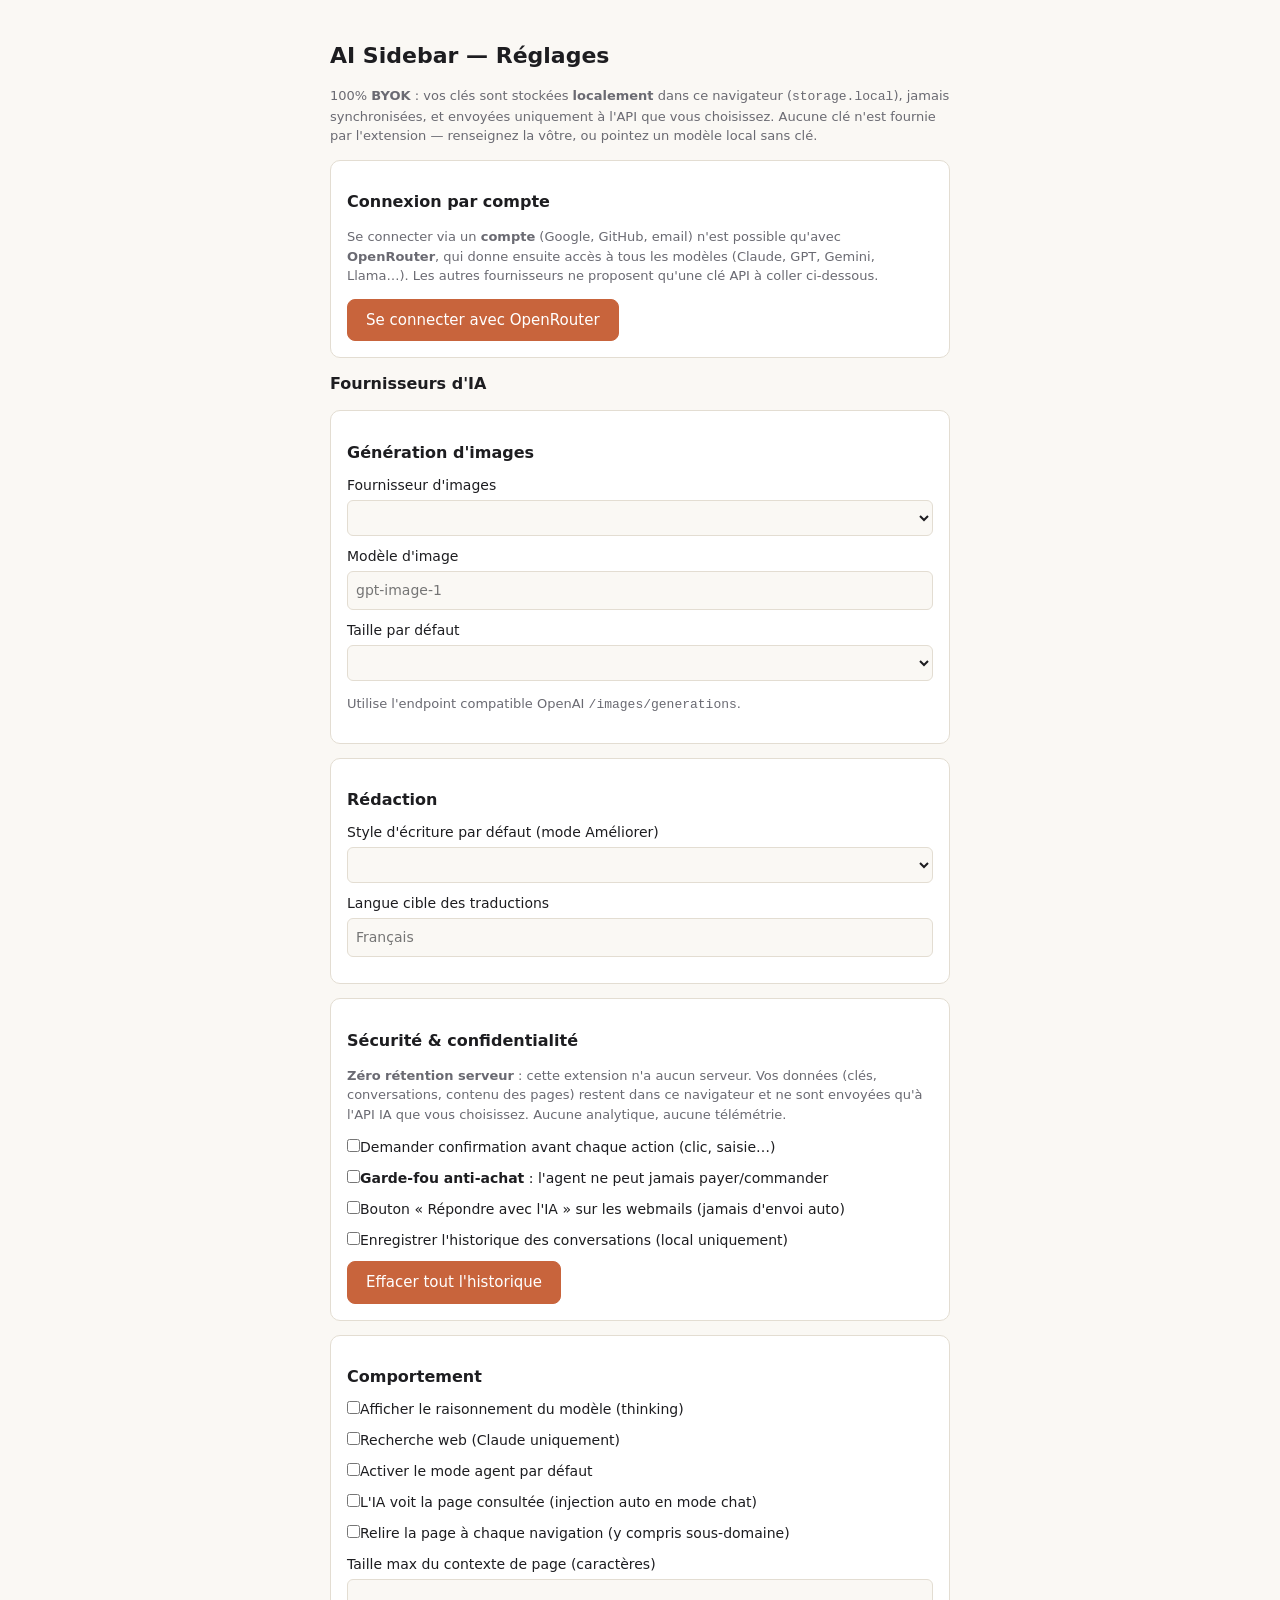
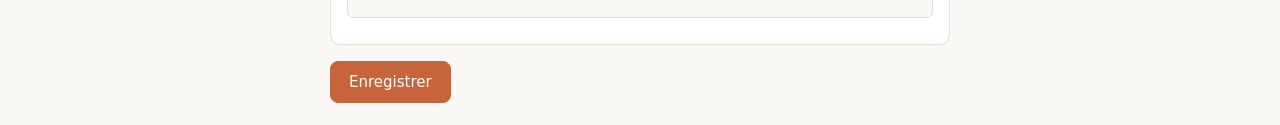
==== src/options/options.html @ af8bae28 "v1.3 : support Chromium (cross-browser) — side_panel + service worker + polyfill L'extension tourne " ====
<!DOCTYPE html>
<html lang="fr">
  <head>
    <meta charset="utf-8" />
    <meta name="viewport" content="width=device-width, initial-scale=1" />
    <link rel="stylesheet" href="options.css" />
    <title>AI Sidebar — Réglages</title>
  </head>
  <body>
    <main>
      <h1>AI Sidebar — Réglages</h1>
      <p class="muted">
        100% <b>BYOK</b> : vos clés sont stockées <b>localement</b> dans ce
        navigateur (<code>storage.local</code>), jamais synchronisées, et envoyées
        uniquement à l'API que vous choisissez. Aucune clé n'est fournie par
        l'extension — renseignez la vôtre, ou pointez un modèle local sans clé.
      </p>

      <section>
        <h2>Connexion par compte</h2>
        <p class="muted">
          Se connecter via un <b>compte</b> (Google, GitHub, email) n'est possible
          qu'avec <b>OpenRouter</b>, qui donne ensuite accès à tous les modèles
          (Claude, GPT, Gemini, Llama…). Les autres fournisseurs ne proposent qu'une
          clé API à coller ci-dessous.
        </p>
        <button id="connectBtn" class="grad">Se connecter avec OpenRouter</button>
        <span id="connectStatus" class="muted"></span>
      </section>

      <h2>Fournisseurs d'IA</h2>
      <div id="providers"></div>

      <section>
        <h2>Génération d'images</h2>
        <label>Fournisseur d'images
          <select id="imageProvider"></select>
        </label>
        <label>Modèle d'image
          <input type="text" id="imageModel" placeholder="gpt-image-1" />
        </label>
        <label>Taille par défaut
          <select id="imageSize"></select>
        </label>
        <p class="muted">Utilise l'endpoint compatible OpenAI <code>/images/generations</code>.</p>
      </section>

      <section>
        <h2>Rédaction</h2>
        <label>Style d'écriture par défaut (mode Améliorer)
          <select id="improvePreset"></select>
        </label>
        <label>Langue cible des traductions
          <input type="text" id="targetLang" placeholder="Français" />
        </label>
      </section>

      <section>
        <h2>Sécurité &amp; confidentialité</h2>
        <p class="muted">
          <b>Zéro rétention serveur</b> : cette extension n'a aucun serveur. Vos données
          (clés, conversations, contenu des pages) restent dans ce navigateur et ne sont
          envoyées qu'à l'API IA que vous choisissez. Aucune analytique, aucune télémétrie.
        </p>
        <label class="switch"><input type="checkbox" id="confirmActions" /><span class="track"></span><span class="lbl">Demander confirmation avant chaque action (clic, saisie…)</span></label>
        <label class="switch"><input type="checkbox" id="blockPayments" /><span class="track"></span><span class="lbl"><b>Garde-fou anti-achat</b> : l'agent ne peut jamais payer/commander</span></label>
        <label class="switch"><input type="checkbox" id="webmailAssist" /><span class="track"></span><span class="lbl">Bouton « Répondre avec l'IA » sur les webmails (jamais d'envoi auto)</span></label>
        <label class="switch"><input type="checkbox" id="saveHistory" /><span class="track"></span><span class="lbl">Enregistrer l'historique des conversations (local uniquement)</span></label>
        <button id="clearHistoryBtn" class="ghost">Effacer tout l'historique</button>
      </section>

      <section>
        <h2>Comportement</h2>
        <label class="switch"><input type="checkbox" id="thinking" /><span class="track"></span><span class="lbl">Afficher le raisonnement du modèle (thinking)</span></label>
        <label class="switch"><input type="checkbox" id="webSearch" /><span class="track"></span><span class="lbl">Recherche web (Claude uniquement)</span></label>
        <label class="switch"><input type="checkbox" id="agentMode" /><span class="track"></span><span class="lbl">Activer le mode agent par défaut</span></label>
        <label class="switch"><input type="checkbox" id="includePageContext" /><span class="track"></span><span class="lbl">L'IA voit la page consultée (injection auto en mode chat)</span></label>
        <label class="switch"><input type="checkbox" id="autoReadPage" /><span class="track"></span><span class="lbl">Relire la page à chaque navigation (y compris sous-domaine)</span></label>
        <label>Taille max du contexte de page (caractères)
          <input type="number" id="maxPageChars" min="1000" max="100000" step="1000" />
        </label>
      </section>

      <div class="actions">
        <button id="save" class="grad">Enregistrer</button>
        <span id="status" class="muted"></span>
      </div>
    </main>
    <script src="../../vendor/browser-polyfill.min.js"></script>
    <script type="module" src="options.js"></script>
  </body>
</html>
---- src/options/options.css ----
:root {
  --bg: #faf8f4; --panel: #fff; --border: #e3ddd2; --text: #1d1d20;
  --muted: #6a6a72; --accent: #c8643c;
}
@media (prefers-color-scheme: dark) {
  :root { --bg: #1e1e22; --panel: #2a2a30; --border: #3a3a42; --text: #e8e8ea; --muted: #9a9aa2; }
}
* { box-sizing: border-box; }
body { font: 15px/1.5 system-ui, sans-serif; background: var(--bg); color: var(--text); margin: 0; padding: 24px; }
main { max-width: 620px; margin: 0 auto; }
h1 { font-size: 22px; }
h2 { font-size: 16px; margin-bottom: 8px; }
section { background: var(--panel); border: 1px solid var(--border); border-radius: 10px; padding: 16px; margin: 14px 0; }
label { display: block; margin: 10px 0; font-size: 14px; }
label.check { display: flex; align-items: center; gap: 8px; }
label.check input { accent-color: var(--accent); }
h3 { font-size: 14px; margin: 0 0 6px; }
input[type=password], input[type=number], input[type=text], select {
  width: 100%; margin-top: 4px; padding: 8px; font: inherit;
  background: var(--bg); color: var(--text); border: 1px solid var(--border); border-radius: 6px;
}
input[type=checkbox] { width: auto; margin: 0; }
.muted { color: var(--muted); font-size: 13px; }
.muted a { color: var(--accent); }
.actions { display: flex; align-items: center; gap: 12px; margin-top: 16px; }
button { font: inherit; padding: 9px 18px; border-radius: 8px; border: 1px solid var(--accent); background: var(--accent); color: #fff; cursor: pointer; }
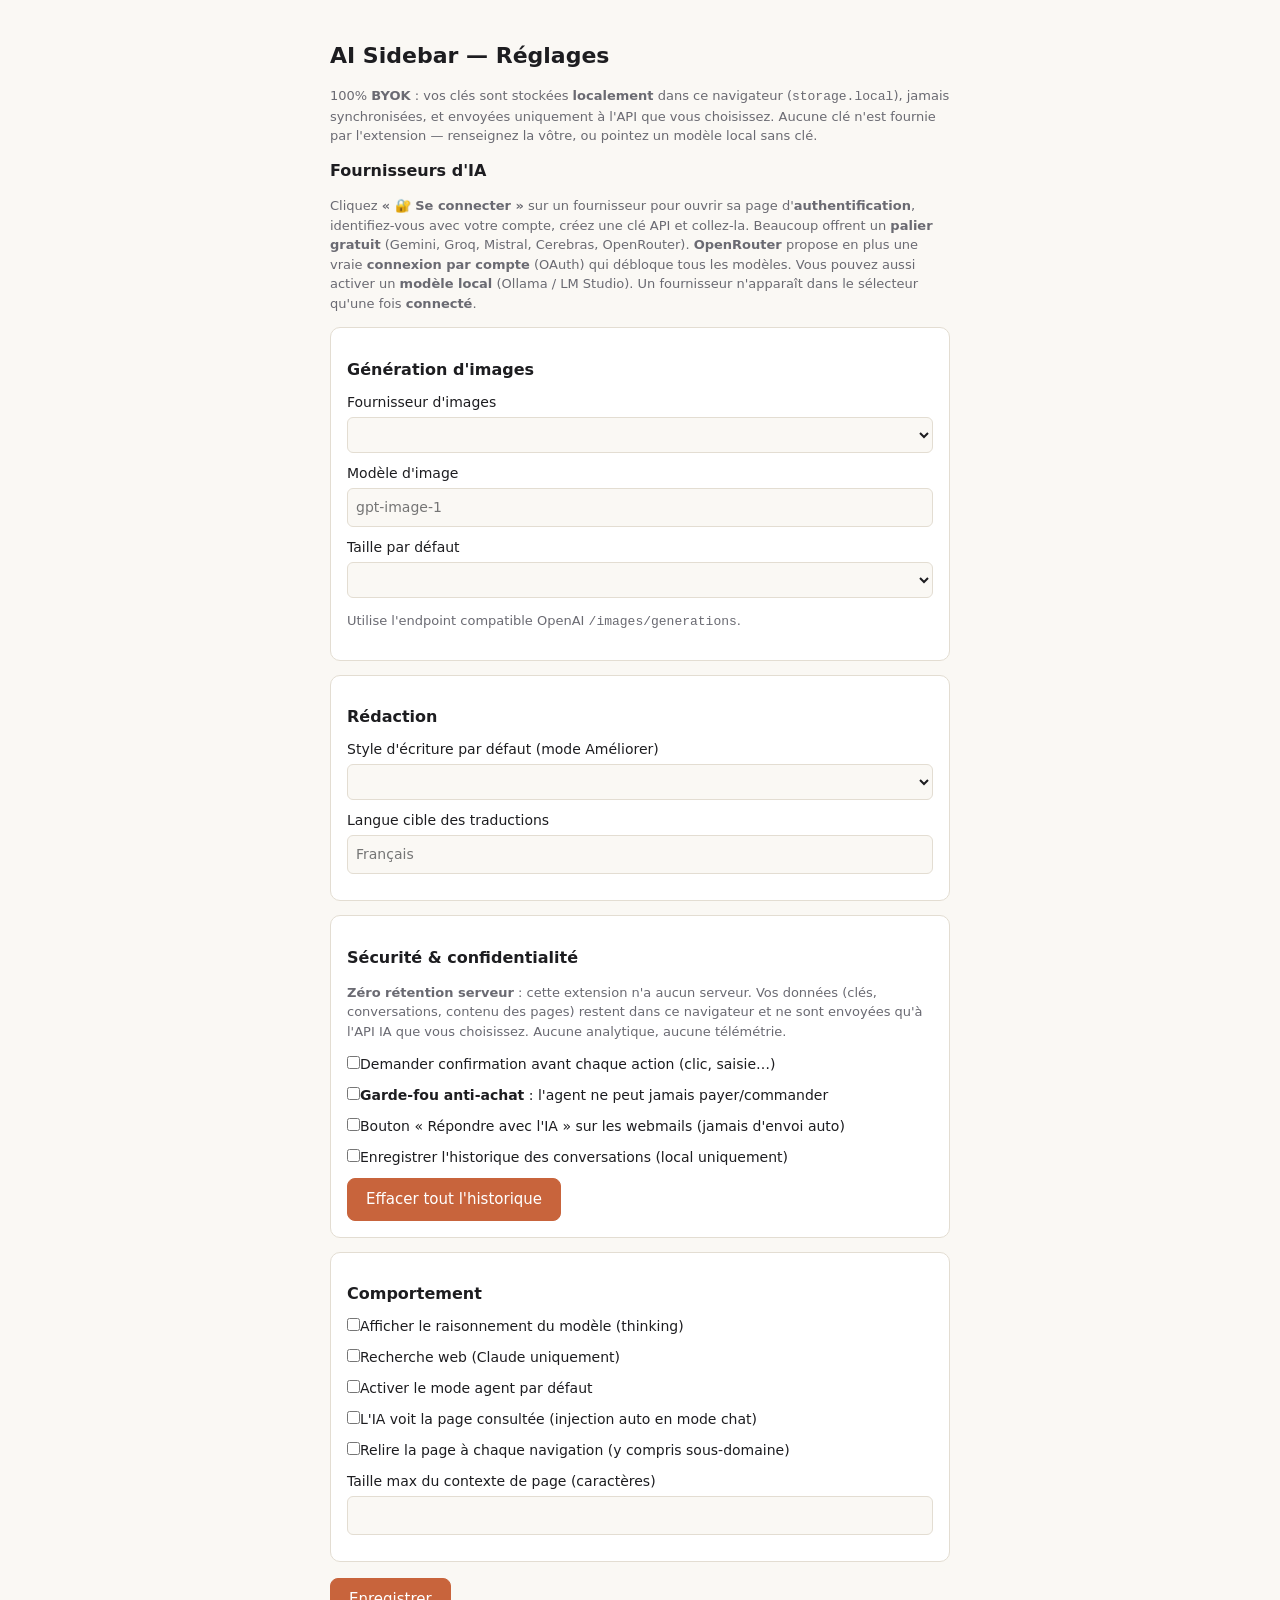
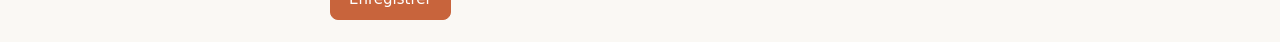
==== commit 427c4699: "v1.4.4 : connexion = page d'authentification, section Connexion rapide retirée, dernier modèle mémor" ====
--- a/src/options/options.html
+++ b/src/options/options.html
@@ -16,19 +16,16 @@
         l'extension — renseignez la vôtre, ou pointez un modèle local sans clé.
       </p>
 
-      <section>
-        <h2>Connexion par compte</h2>
-        <p class="muted">
-          Se connecter via un <b>compte</b> (Google, GitHub, email) n'est possible
-          qu'avec <b>OpenRouter</b>, qui donne ensuite accès à tous les modèles
-          (Claude, GPT, Gemini, Llama…). Les autres fournisseurs ne proposent qu'une
-          clé API à coller ci-dessous.
-        </p>
-        <button id="connectBtn" class="grad">Se connecter avec OpenRouter</button>
-        <span id="connectStatus" class="muted"></span>
-      </section>
-
       <h2>Fournisseurs d'IA</h2>
+      <p class="muted">
+        Cliquez <b>« 🔐 Se connecter »</b> sur un fournisseur pour ouvrir sa page
+        d'<b>authentification</b>, identifiez-vous avec votre compte, créez une clé
+        API et collez-la. Beaucoup offrent un <b>palier gratuit</b> (Gemini, Groq,
+        Mistral, Cerebras, OpenRouter). <b>OpenRouter</b> propose en plus une vraie
+        <b>connexion par compte</b> (OAuth) qui débloque tous les modèles. Vous pouvez
+        aussi activer un <b>modèle local</b> (Ollama / LM Studio). Un fournisseur
+        n'apparaît dans le sélecteur qu'une fois <b>connecté</b>.
+      </p>
       <div id="providers"></div>
 
       <section>
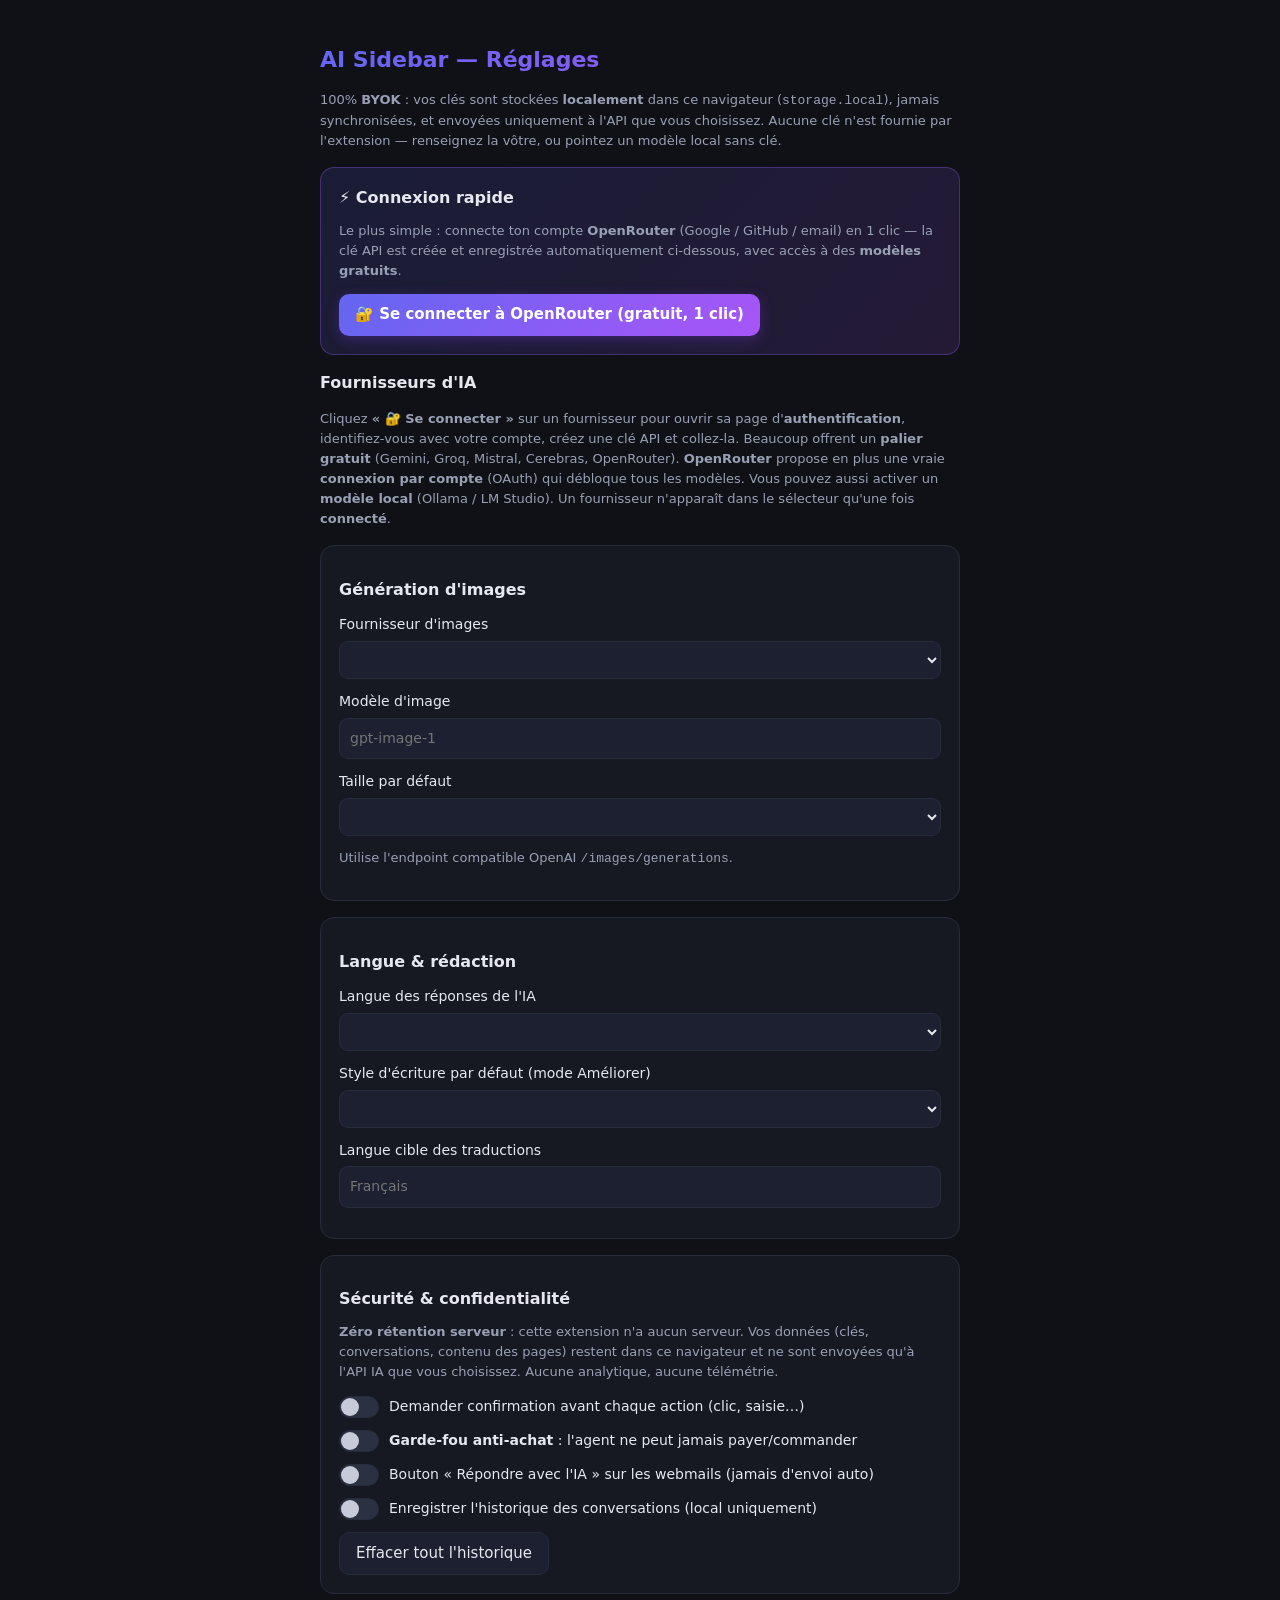
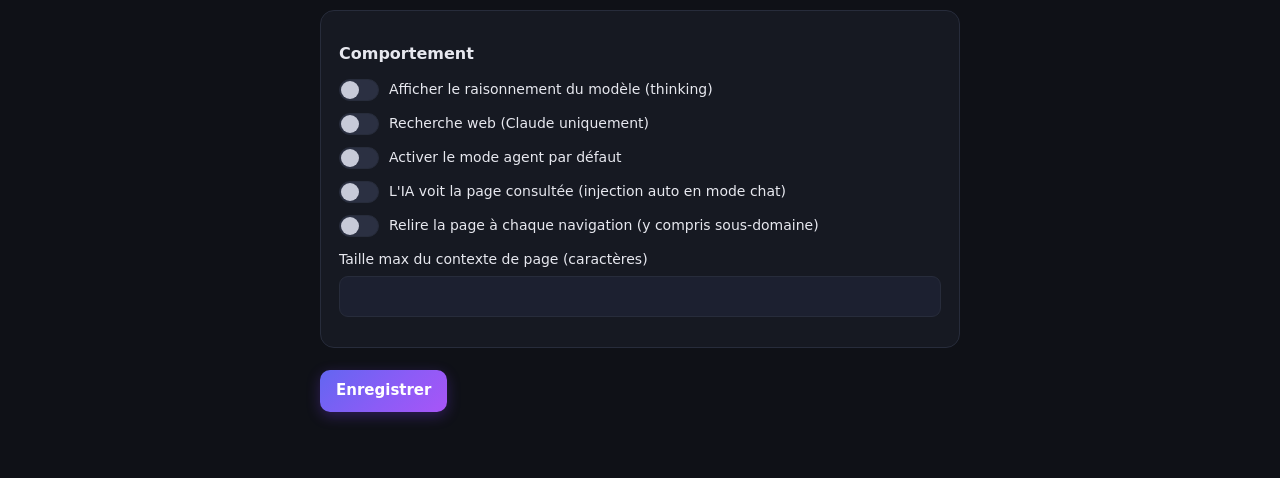
==== commit cf887cbb: "v1.9.1: real OpenClaude terminal, restored OpenRouter quick-connect, key-storage fix, transparent sp" ====
--- a/src/options/options.html
+++ b/src/options/options.html
@@ -15,6 +15,17 @@
         uniquement à l'API que vous choisissez. Aucune clé n'est fournie par
         l'extension — renseignez la vôtre, ou pointez un modèle local sans clé.
       </p>
+
+      <section class="quickconnect">
+        <h2 style="margin-top:0">⚡ Connexion rapide</h2>
+        <p class="muted">
+          Le plus simple : connecte ton compte <b>OpenRouter</b> (Google / GitHub / email)
+          en 1 clic — la clé API est créée et enregistrée automatiquement ci-dessous,
+          avec accès à des <b>modèles gratuits</b>.
+        </p>
+        <button id="quickConnect" class="grad">🔐 Se connecter à OpenRouter (gratuit, 1 clic)</button>
+        <span id="quickStatus" class="muted"></span>
+      </section>
 
       <h2>Fournisseurs d'IA</h2>
       <p class="muted">
@@ -43,7 +54,10 @@
       </section>
 
       <section>
-        <h2>Rédaction</h2>
+        <h2>Langue &amp; rédaction</h2>
+        <label>Langue des réponses de l'IA
+          <select id="responseLang"></select>
+        </label>
         <label>Style d'écriture par défaut (mode Améliorer)
           <select id="improvePreset"></select>
         </label>
--- a/src/options/options.css
+++ b/src/options/options.css
@@ -1,26 +1,85 @@
 :root {
-  --bg: #faf8f4; --panel: #fff; --border: #e3ddd2; --text: #1d1d20;
-  --muted: #6a6a72; --accent: #c8643c;
-}
-@media (prefers-color-scheme: dark) {
-  :root { --bg: #1e1e22; --panel: #2a2a30; --border: #3a3a42; --text: #e8e8ea; --muted: #9a9aa2; }
+  --bg: #0f1117;
+  --panel: #161922;
+  --panel-2: #1c2030;
+  --border: #272c3b;
+  --text: #e7e8ef;
+  --muted: #9aa0b4;
+  --accent: #8b5cf6;
+  --grad: linear-gradient(135deg, #6366f1 0%, #8b5cf6 55%, #a855f7 100%);
 }
 * { box-sizing: border-box; }
-body { font: 15px/1.5 system-ui, sans-serif; background: var(--bg); color: var(--text); margin: 0; padding: 24px; }
-main { max-width: 620px; margin: 0 auto; }
-h1 { font-size: 22px; }
-h2 { font-size: 16px; margin-bottom: 8px; }
-section { background: var(--panel); border: 1px solid var(--border); border-radius: 10px; padding: 16px; margin: 14px 0; }
-label { display: block; margin: 10px 0; font-size: 14px; }
-label.check { display: flex; align-items: center; gap: 8px; }
-label.check input { accent-color: var(--accent); }
+body {
+  font: 15px/1.55 system-ui, sans-serif; background: var(--bg); color: var(--text);
+  margin: 0; padding: 28px 18px;
+}
+main { max-width: 640px; margin: 0 auto; }
+h1 {
+  font-size: 22px;
+  background: var(--grad); -webkit-background-clip: text; background-clip: text; -webkit-text-fill-color: transparent;
+}
+h2 { font-size: 16px; margin-bottom: 10px; }
 h3 { font-size: 14px; margin: 0 0 6px; }
+section { background: var(--panel); border: 1px solid var(--border); border-radius: 14px; padding: 18px; margin: 16px 0; }
+#providers section { background: var(--panel-2); }
+label { display: block; margin: 12px 0; font-size: 14px; }
 input[type=password], input[type=number], input[type=text], select {
-  width: 100%; margin-top: 4px; padding: 8px; font: inherit;
-  background: var(--bg); color: var(--text); border: 1px solid var(--border); border-radius: 6px;
+  width: 100%; margin-top: 5px; padding: 9px 10px; font: inherit;
+  background: var(--panel-2); color: var(--text); border: 1px solid var(--border); border-radius: 9px;
 }
-input[type=checkbox] { width: auto; margin: 0; }
+input:focus, select:focus { outline: none; border-color: var(--accent); }
 .muted { color: var(--muted); font-size: 13px; }
 .muted a { color: var(--accent); }
-.actions { display: flex; align-items: center; gap: 12px; margin-top: 16px; }
-button { font: inherit; padding: 9px 18px; border-radius: 8px; border: 1px solid var(--accent); background: var(--accent); color: #fff; cursor: pointer; }
+.actions { display: flex; align-items: center; gap: 12px; margin: 22px 0 40px; }
+
+/* Buttons */
+button { font: inherit; cursor: pointer; border-radius: 10px; padding: 9px 16px; border: 1px solid var(--border); }
+button.grad { background: var(--grad); color: #fff; border: 0; font-weight: 600; box-shadow: 0 4px 14px rgba(124, 58, 237, 0.3); }
+button.grad:hover { filter: brightness(1.08); }
+button.grad:disabled { opacity: 0.6; cursor: default; }
+button.ghost { background: var(--panel-2); color: var(--text); }
+button.ghost:hover { border-color: var(--accent); }
+
+/* Toggle switches (replace checkboxes) */
+.switch { display: flex; align-items: center; gap: 10px; cursor: pointer; }
+.switch input { position: absolute; opacity: 0; width: 0; height: 0; }
+.switch .track {
+  position: relative; flex: 0 0 auto; width: 40px; height: 22px; border-radius: 999px;
+  background: #2b3042; border: 1px solid var(--border); transition: 0.18s;
+}
+.switch .track::before {
+  content: ""; position: absolute; top: 1px; left: 1px; width: 18px; height: 18px;
+  border-radius: 50%; background: #c7cad8; transition: 0.18s;
+}
+.switch input:checked + .track { background: var(--grad); border-color: transparent; }
+.switch input:checked + .track::before { transform: translateX(18px); background: #fff; }
+.switch .lbl { font-size: 14px; }
+
+/* Provider cards */
+.provider-head { display: flex; align-items: center; gap: 8px; flex-wrap: wrap; margin-bottom: 6px; }
+.provider-head h3 { margin: 0; }
+.badge { font-size: 11px; padding: 2px 9px; border-radius: 999px; border: 1px solid var(--border); white-space: nowrap; }
+.badge.ok { color: #7ee787; border-color: #2ea04366; background: #13351f; }
+.badge.off { color: var(--muted); }
+.badge.free { color: #c4b5fd; border-color: #8b5cf666; background: #1e1b33; }
+button.small { padding: 7px 12px; font-size: 13px; }
+button.connect { width: 100%; margin: 6px 0 2px; }
+
+/* Group titles + denser, more legible provider cards */
+.group-title {
+  font-size: 12px; text-transform: uppercase; letter-spacing: 0.07em;
+  color: var(--accent); margin: 28px 0 8px; padding-bottom: 7px;
+  border-bottom: 1px solid var(--border);
+}
+.provider-card { padding: 16px 18px; margin: 12px 0; }
+.provider-card label { margin: 10px 0 0; }
+.hint { margin: 4px 0 2px; font-size: 12.5px; }
+h1 { margin-bottom: 4px; }
+section > .muted:first-of-type { margin-top: 0; }
+
+/* Quick-connect highlight box */
+.quickconnect {
+  background: linear-gradient(135deg, rgba(99,102,241,0.14), rgba(168,85,247,0.14));
+  border: 1px solid #8b5cf655;
+}
+.quickconnect #quickStatus { margin-left: 12px; }
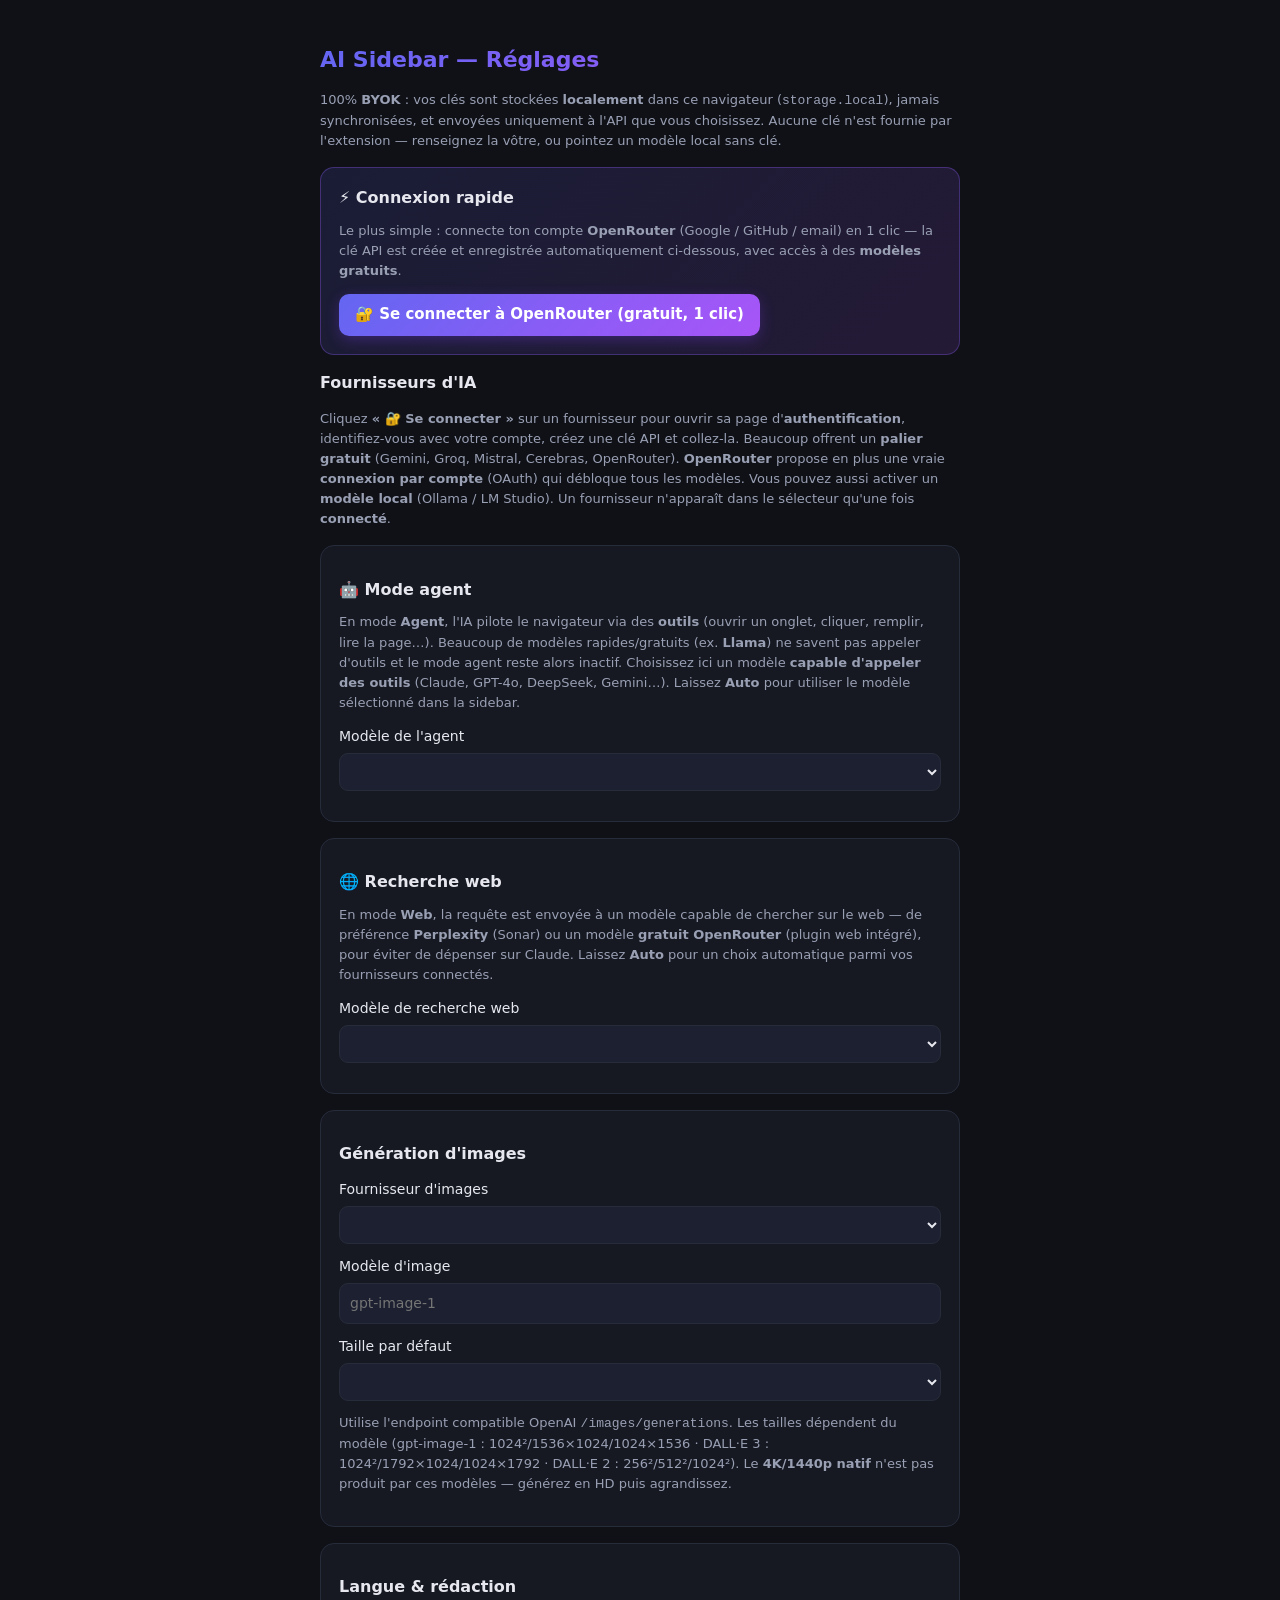
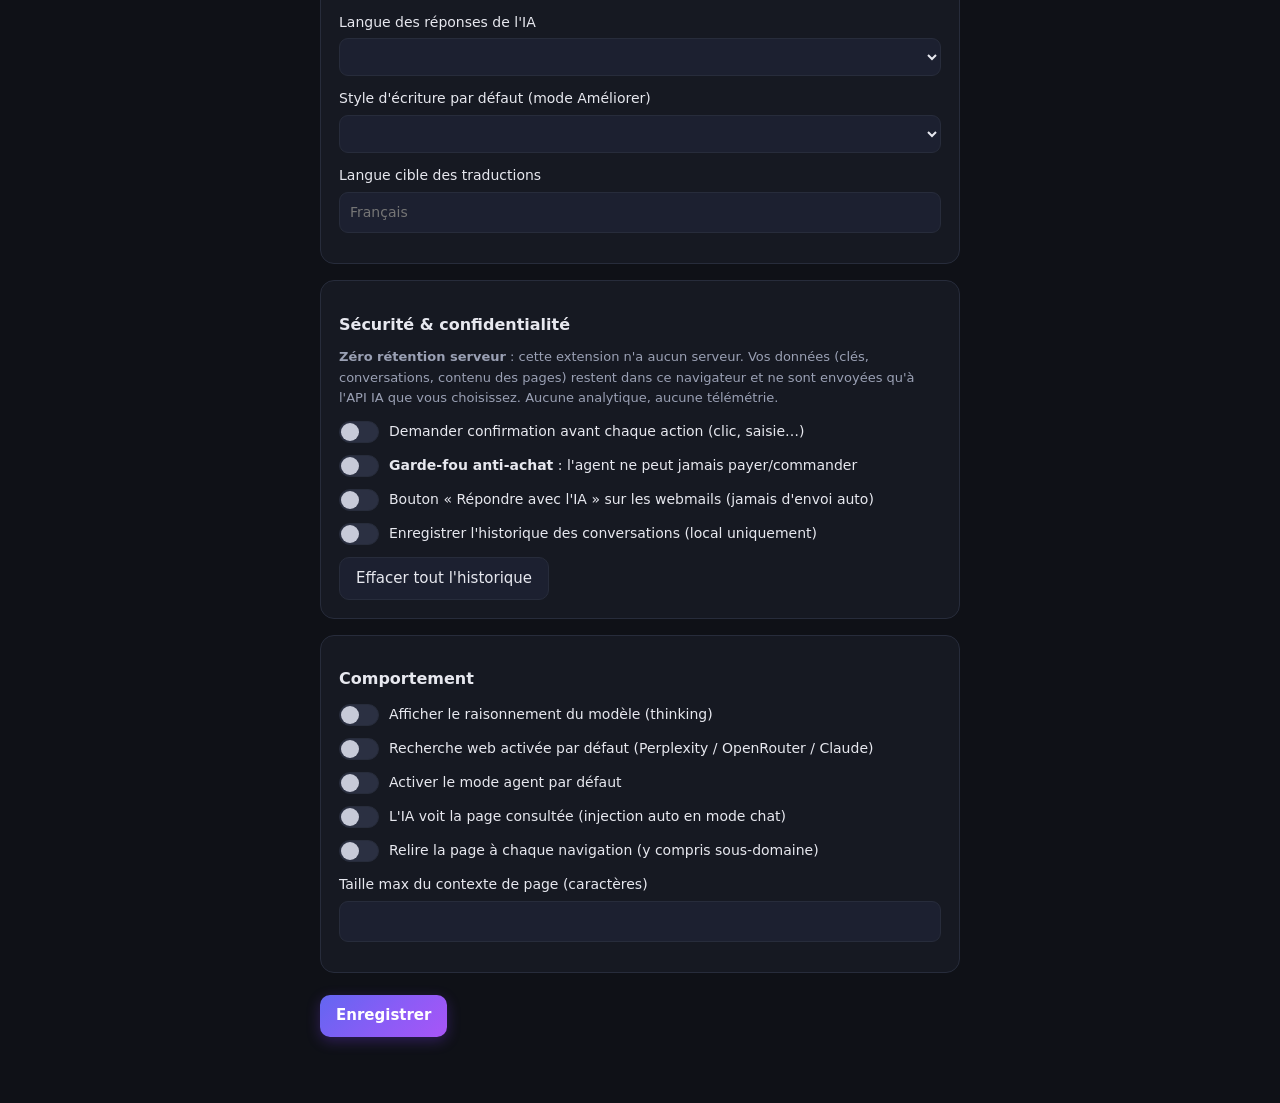
==== commit 65bbbb7a: "v1.9.3 — model-list UX, OpenRouter price tiers, agent model picker, Image tab polish, bolder logo - " ====
--- a/src/options/options.html
+++ b/src/options/options.html
@@ -40,6 +40,35 @@
       <div id="providers"></div>
 
       <section>
+        <h2>🤖 Mode agent</h2>
+        <p class="muted">
+          En mode <b>Agent</b>, l'IA pilote le navigateur via des <b>outils</b>
+          (ouvrir un onglet, cliquer, remplir, lire la page…). Beaucoup de modèles
+          rapides/gratuits (ex. <b>Llama</b>) ne savent pas appeler d'outils et le
+          mode agent reste alors inactif. Choisissez ici un modèle <b>capable
+          d'appeler des outils</b> (Claude, GPT-4o, DeepSeek, Gemini…). Laissez
+          <b>Auto</b> pour utiliser le modèle sélectionné dans la sidebar.
+        </p>
+        <label>Modèle de l'agent
+          <select id="agentModel"></select>
+        </label>
+      </section>
+
+      <section>
+        <h2>🌐 Recherche web</h2>
+        <p class="muted">
+          En mode <b>Web</b>, la requête est envoyée à un modèle capable de chercher
+          sur le web — de préférence <b>Perplexity</b> (Sonar) ou un modèle
+          <b>gratuit OpenRouter</b> (plugin web intégré), pour éviter de dépenser sur
+          Claude. Laissez <b>Auto</b> pour un choix automatique parmi vos fournisseurs
+          connectés.
+        </p>
+        <label>Modèle de recherche web
+          <select id="searchModel"></select>
+        </label>
+      </section>
+
+      <section>
         <h2>Génération d'images</h2>
         <label>Fournisseur d'images
           <select id="imageProvider"></select>
@@ -50,7 +79,13 @@
         <label>Taille par défaut
           <select id="imageSize"></select>
         </label>
-        <p class="muted">Utilise l'endpoint compatible OpenAI <code>/images/generations</code>.</p>
+        <p class="muted">
+          Utilise l'endpoint compatible OpenAI <code>/images/generations</code>.
+          Les tailles dépendent du modèle (gpt-image-1 : 1024²/1536×1024/1024×1536 ·
+          DALL·E 3 : 1024²/1792×1024/1024×1792 · DALL·E 2 : 256²/512²/1024²). Le
+          <b>4K/1440p natif</b> n'est pas produit par ces modèles — générez en HD puis
+          agrandissez.
+        </p>
       </section>
 
       <section>
@@ -83,7 +118,7 @@
       <section>
         <h2>Comportement</h2>
         <label class="switch"><input type="checkbox" id="thinking" /><span class="track"></span><span class="lbl">Afficher le raisonnement du modèle (thinking)</span></label>
-        <label class="switch"><input type="checkbox" id="webSearch" /><span class="track"></span><span class="lbl">Recherche web (Claude uniquement)</span></label>
+        <label class="switch"><input type="checkbox" id="webSearch" /><span class="track"></span><span class="lbl">Recherche web activée par défaut (Perplexity / OpenRouter / Claude)</span></label>
         <label class="switch"><input type="checkbox" id="agentMode" /><span class="track"></span><span class="lbl">Activer le mode agent par défaut</span></label>
         <label class="switch"><input type="checkbox" id="includePageContext" /><span class="track"></span><span class="lbl">L'IA voit la page consultée (injection auto en mode chat)</span></label>
         <label class="switch"><input type="checkbox" id="autoReadPage" /><span class="track"></span><span class="lbl">Relire la page à chaque navigation (y compris sous-domaine)</span></label>
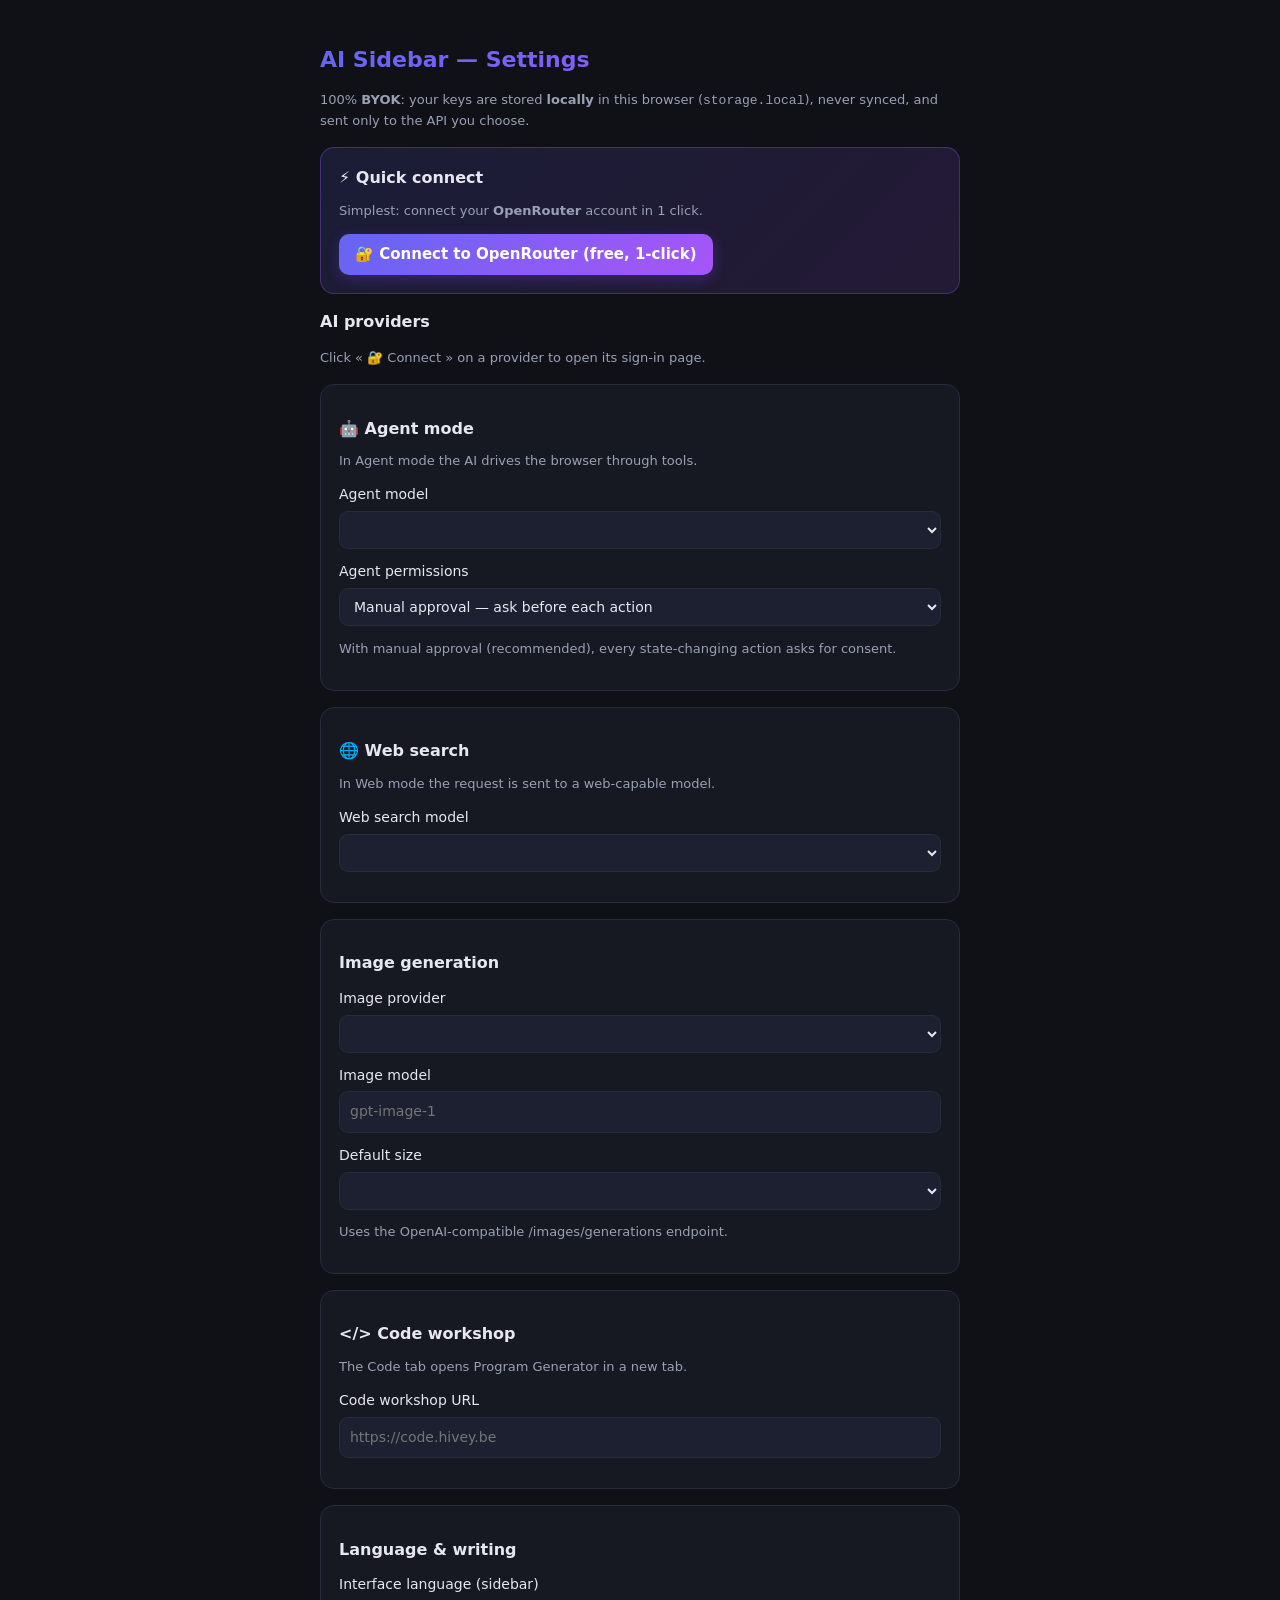
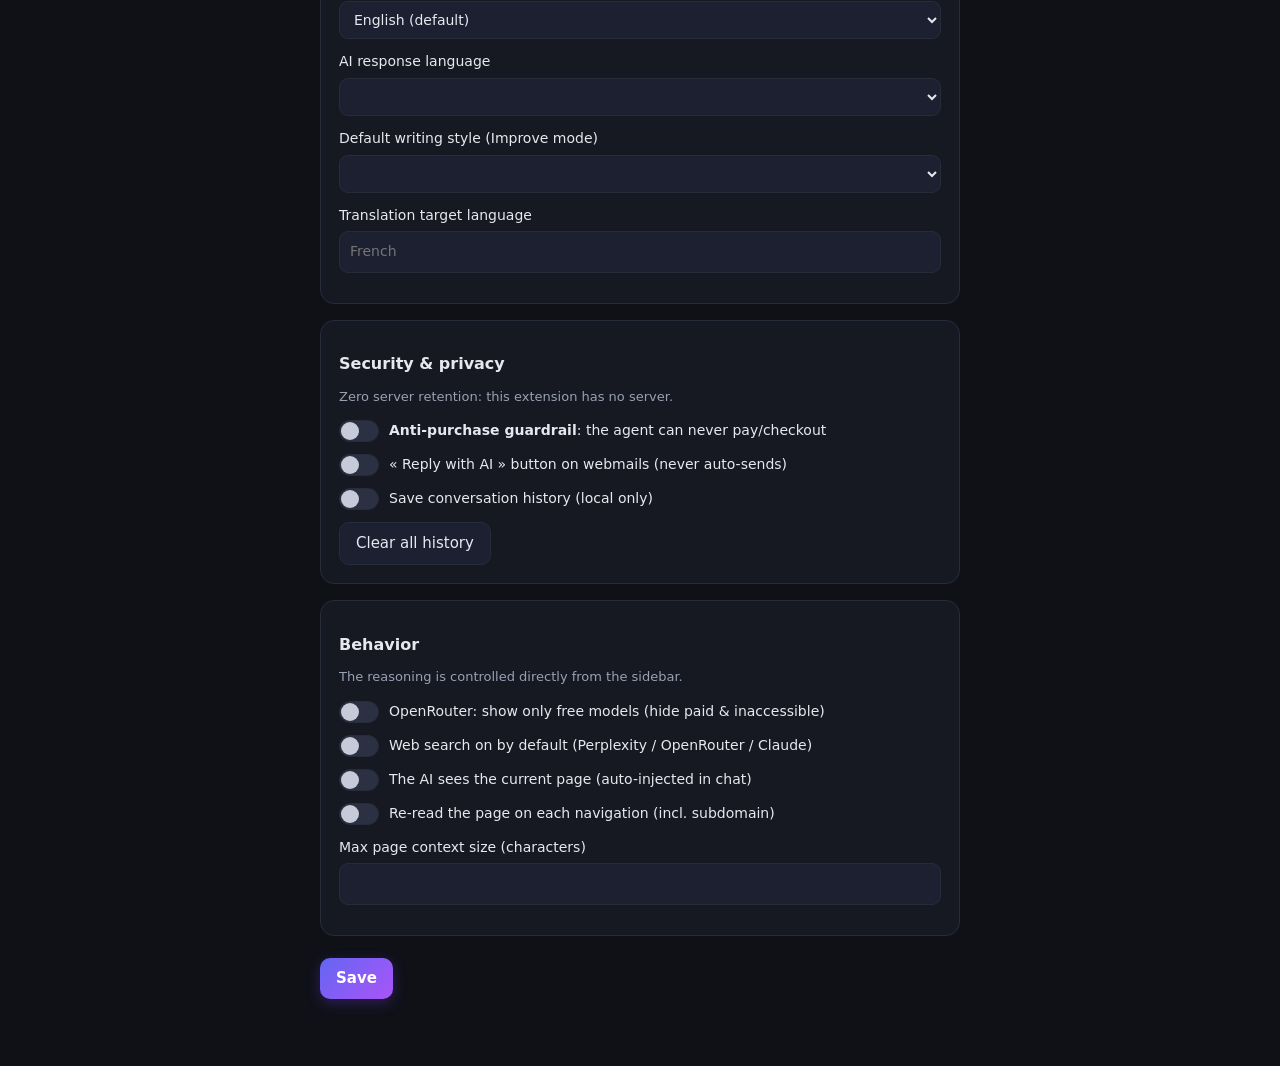
==== commit 80ff4979: "v1.18.0 — English-by-default UI, per-tab conversations, free-model UX, image & PG fixes UI / i18n - " ====
--- a/src/options/options.html
+++ b/src/options/options.html
@@ -1,134 +1,135 @@
 <!DOCTYPE html>
-<html lang="fr">
+<html lang="en">
   <head>
     <meta charset="utf-8" />
     <meta name="viewport" content="width=device-width, initial-scale=1" />
     <link rel="stylesheet" href="options.css" />
-    <title>AI Sidebar — Réglages</title>
+    <title data-i18n="opt.title">AI Sidebar — Settings</title>
   </head>
   <body>
     <main>
-      <h1>AI Sidebar — Réglages</h1>
-      <p class="muted">
-        100% <b>BYOK</b> : vos clés sont stockées <b>localement</b> dans ce
-        navigateur (<code>storage.local</code>), jamais synchronisées, et envoyées
-        uniquement à l'API que vous choisissez. Aucune clé n'est fournie par
-        l'extension — renseignez la vôtre, ou pointez un modèle local sans clé.
+      <h1 data-i18n="opt.title">AI Sidebar — Settings</h1>
+      <p class="muted" data-i18n-html="opt.intro">
+        100% <b>BYOK</b>: your keys are stored <b>locally</b> in this browser
+        (<code>storage.local</code>), never synced, and sent only to the API you choose.
       </p>
 
       <section class="quickconnect">
-        <h2 style="margin-top:0">⚡ Connexion rapide</h2>
-        <p class="muted">
-          Le plus simple : connecte ton compte <b>OpenRouter</b> (Google / GitHub / email)
-          en 1 clic — la clé API est créée et enregistrée automatiquement ci-dessous,
-          avec accès à des <b>modèles gratuits</b>.
+        <h2 style="margin-top:0" data-i18n="opt.quick.h">⚡ Quick connect</h2>
+        <p class="muted" data-i18n-html="opt.quick.p">
+          Simplest: connect your <b>OpenRouter</b> account in 1 click.
         </p>
-        <button id="quickConnect" class="grad">🔐 Se connecter à OpenRouter (gratuit, 1 clic)</button>
+        <button id="quickConnect" class="grad" data-i18n="opt.quick.btn">🔐 Connect to OpenRouter (free, 1-click)</button>
         <span id="quickStatus" class="muted"></span>
       </section>
 
-      <h2>Fournisseurs d'IA</h2>
-      <p class="muted">
-        Cliquez <b>« 🔐 Se connecter »</b> sur un fournisseur pour ouvrir sa page
-        d'<b>authentification</b>, identifiez-vous avec votre compte, créez une clé
-        API et collez-la. Beaucoup offrent un <b>palier gratuit</b> (Gemini, Groq,
-        Mistral, Cerebras, OpenRouter). <b>OpenRouter</b> propose en plus une vraie
-        <b>connexion par compte</b> (OAuth) qui débloque tous les modèles. Vous pouvez
-        aussi activer un <b>modèle local</b> (Ollama / LM Studio). Un fournisseur
-        n'apparaît dans le sélecteur qu'une fois <b>connecté</b>.
+      <h2 data-i18n="opt.providers.h">AI providers</h2>
+      <p class="muted" data-i18n-html="opt.providers.p">
+        Click « 🔐 Connect » on a provider to open its sign-in page.
       </p>
       <div id="providers"></div>
 
       <section>
-        <h2>🤖 Mode agent</h2>
-        <p class="muted">
-          En mode <b>Agent</b>, l'IA pilote le navigateur via des <b>outils</b>
-          (ouvrir un onglet, cliquer, remplir, lire la page…). Beaucoup de modèles
-          rapides/gratuits (ex. <b>Llama</b>) ne savent pas appeler d'outils et le
-          mode agent reste alors inactif. Choisissez ici un modèle <b>capable
-          d'appeler des outils</b> (Claude, GPT-4o, DeepSeek, Gemini…). Laissez
-          <b>Auto</b> pour utiliser le modèle sélectionné dans la sidebar.
+        <h2 data-i18n="opt.agent.h">🤖 Agent mode</h2>
+        <p class="muted" data-i18n-html="opt.agent.p">
+          In Agent mode the AI drives the browser through tools.
         </p>
-        <label>Modèle de l'agent
+        <label><span data-i18n="opt.agent.model">Agent model</span>
           <select id="agentModel"></select>
         </label>
+        <label><span data-i18n="opt.agent.perm">Agent permissions</span>
+          <select id="agentPermission">
+            <option value="manual" data-i18n="opt.agent.permManual">Manual approval — ask before each action</option>
+            <option value="auto" data-i18n="opt.agent.permAuto">Allow everything — no approval prompt</option>
+          </select>
+        </label>
+        <p class="muted" data-i18n-html="opt.agent.p2">
+          With manual approval (recommended), every state-changing action asks for consent.
+        </p>
       </section>
 
       <section>
-        <h2>🌐 Recherche web</h2>
-        <p class="muted">
-          En mode <b>Web</b>, la requête est envoyée à un modèle capable de chercher
-          sur le web — de préférence <b>Perplexity</b> (Sonar) ou un modèle
-          <b>gratuit OpenRouter</b> (plugin web intégré), pour éviter de dépenser sur
-          Claude. Laissez <b>Auto</b> pour un choix automatique parmi vos fournisseurs
-          connectés.
+        <h2 data-i18n="opt.web.h">🌐 Web search</h2>
+        <p class="muted" data-i18n-html="opt.web.p">
+          In Web mode the request is sent to a web-capable model.
         </p>
-        <label>Modèle de recherche web
+        <label><span data-i18n="opt.web.model">Web search model</span>
           <select id="searchModel"></select>
         </label>
       </section>
 
       <section>
-        <h2>Génération d'images</h2>
-        <label>Fournisseur d'images
+        <h2 data-i18n="opt.img.h">Image generation</h2>
+        <label><span data-i18n="opt.img.provider">Image provider</span>
           <select id="imageProvider"></select>
         </label>
-        <label>Modèle d'image
+        <label><span data-i18n="opt.img.model">Image model</span>
           <input type="text" id="imageModel" placeholder="gpt-image-1" />
         </label>
-        <label>Taille par défaut
+        <label><span data-i18n="opt.img.size">Default size</span>
           <select id="imageSize"></select>
         </label>
-        <p class="muted">
-          Utilise l'endpoint compatible OpenAI <code>/images/generations</code>.
-          Les tailles dépendent du modèle (gpt-image-1 : 1024²/1536×1024/1024×1536 ·
-          DALL·E 3 : 1024²/1792×1024/1024×1792 · DALL·E 2 : 256²/512²/1024²). Le
-          <b>4K/1440p natif</b> n'est pas produit par ces modèles — générez en HD puis
-          agrandissez.
+        <p class="muted" data-i18n-html="opt.img.p">
+          Uses the OpenAI-compatible /images/generations endpoint.
         </p>
       </section>
 
       <section>
-        <h2>Langue &amp; rédaction</h2>
-        <label>Langue des réponses de l'IA
-          <select id="responseLang"></select>
-        </label>
-        <label>Style d'écriture par défaut (mode Améliorer)
-          <select id="improvePreset"></select>
-        </label>
-        <label>Langue cible des traductions
-          <input type="text" id="targetLang" placeholder="Français" />
+        <h2 data-i18n-html="opt.code.h">&lt;/&gt; Code workshop</h2>
+        <p class="muted" data-i18n-html="opt.code.p">
+          The Code tab opens Program Generator in a new tab.
+        </p>
+        <label><span data-i18n="opt.code.url">Code workshop URL</span>
+          <input type="text" id="codeAppUrl" placeholder="https://code.hivey.be" />
         </label>
       </section>
 
       <section>
-        <h2>Sécurité &amp; confidentialité</h2>
-        <p class="muted">
-          <b>Zéro rétention serveur</b> : cette extension n'a aucun serveur. Vos données
-          (clés, conversations, contenu des pages) restent dans ce navigateur et ne sont
-          envoyées qu'à l'API IA que vous choisissez. Aucune analytique, aucune télémétrie.
-        </p>
-        <label class="switch"><input type="checkbox" id="confirmActions" /><span class="track"></span><span class="lbl">Demander confirmation avant chaque action (clic, saisie…)</span></label>
-        <label class="switch"><input type="checkbox" id="blockPayments" /><span class="track"></span><span class="lbl"><b>Garde-fou anti-achat</b> : l'agent ne peut jamais payer/commander</span></label>
-        <label class="switch"><input type="checkbox" id="webmailAssist" /><span class="track"></span><span class="lbl">Bouton « Répondre avec l'IA » sur les webmails (jamais d'envoi auto)</span></label>
-        <label class="switch"><input type="checkbox" id="saveHistory" /><span class="track"></span><span class="lbl">Enregistrer l'historique des conversations (local uniquement)</span></label>
-        <button id="clearHistoryBtn" class="ghost">Effacer tout l'historique</button>
+        <h2 data-i18n="opt.lang.h">Language &amp; writing</h2>
+        <label><span data-i18n="opt.lang.ui">Interface language (sidebar)</span>
+          <select id="uiLang">
+            <option value="en" data-i18n="opt.uiEn">English (default)</option>
+            <option value="fr" data-i18n="opt.uiFr">French</option>
+          </select>
+        </label>
+        <label><span data-i18n="opt.lang.resp">AI response language</span>
+          <select id="responseLang"></select>
+        </label>
+        <label><span data-i18n="opt.lang.preset">Default writing style (Improve mode)</span>
+          <select id="improvePreset"></select>
+        </label>
+        <label><span data-i18n="opt.lang.target">Translation target language</span>
+          <input type="text" id="targetLang" placeholder="French" />
+        </label>
       </section>
 
       <section>
-        <h2>Comportement</h2>
-        <label class="switch"><input type="checkbox" id="thinking" /><span class="track"></span><span class="lbl">Afficher le raisonnement du modèle (thinking)</span></label>
-        <label class="switch"><input type="checkbox" id="webSearch" /><span class="track"></span><span class="lbl">Recherche web activée par défaut (Perplexity / OpenRouter / Claude)</span></label>
-        <label class="switch"><input type="checkbox" id="agentMode" /><span class="track"></span><span class="lbl">Activer le mode agent par défaut</span></label>
-        <label class="switch"><input type="checkbox" id="includePageContext" /><span class="track"></span><span class="lbl">L'IA voit la page consultée (injection auto en mode chat)</span></label>
-        <label class="switch"><input type="checkbox" id="autoReadPage" /><span class="track"></span><span class="lbl">Relire la page à chaque navigation (y compris sous-domaine)</span></label>
-        <label>Taille max du contexte de page (caractères)
+        <h2 data-i18n="opt.sec.h">Security &amp; privacy</h2>
+        <p class="muted" data-i18n-html="opt.sec.p">
+          Zero server retention: this extension has no server.
+        </p>
+        <label class="switch"><input type="checkbox" id="blockPayments" /><span class="track"></span><span class="lbl" data-i18n-html="opt.sec.block"><b>Anti-purchase guardrail</b>: the agent can never pay/checkout</span></label>
+        <label class="switch"><input type="checkbox" id="webmailAssist" /><span class="track"></span><span class="lbl" data-i18n="opt.sec.webmail">« Reply with AI » button on webmails (never auto-sends)</span></label>
+        <label class="switch"><input type="checkbox" id="saveHistory" /><span class="track"></span><span class="lbl" data-i18n="opt.sec.save">Save conversation history (local only)</span></label>
+        <button id="clearHistoryBtn" class="ghost" data-i18n="opt.sec.clearBtn">Clear all history</button>
+      </section>
+
+      <section>
+        <h2 data-i18n="opt.behavior.h">Behavior</h2>
+        <p class="muted" data-i18n-html="opt.behavior.reasoning">
+          The reasoning is controlled directly from the sidebar.
+        </p>
+        <label class="switch"><input type="checkbox" id="orFreeOnly" /><span class="track"></span><span class="lbl" data-i18n="opt.behavior.orFreeOnly">OpenRouter: show only free models (hide paid &amp; inaccessible)</span></label>
+        <label class="switch"><input type="checkbox" id="webSearch" /><span class="track"></span><span class="lbl" data-i18n="opt.behavior.web">Web search on by default (Perplexity / OpenRouter / Claude)</span></label>
+        <label class="switch"><input type="checkbox" id="includePageContext" /><span class="track"></span><span class="lbl" data-i18n="opt.behavior.page">The AI sees the current page (auto-injected in chat)</span></label>
+        <label class="switch"><input type="checkbox" id="autoReadPage" /><span class="track"></span><span class="lbl" data-i18n="opt.behavior.autoread">Re-read the page on each navigation (incl. subdomain)</span></label>
+        <label><span data-i18n="opt.behavior.maxchars">Max page context size (characters)</span>
           <input type="number" id="maxPageChars" min="1000" max="100000" step="1000" />
         </label>
       </section>
 
       <div class="actions">
-        <button id="save" class="grad">Enregistrer</button>
+        <button id="save" class="grad" data-i18n="opt.save">Save</button>
         <span id="status" class="muted"></span>
       </div>
     </main>
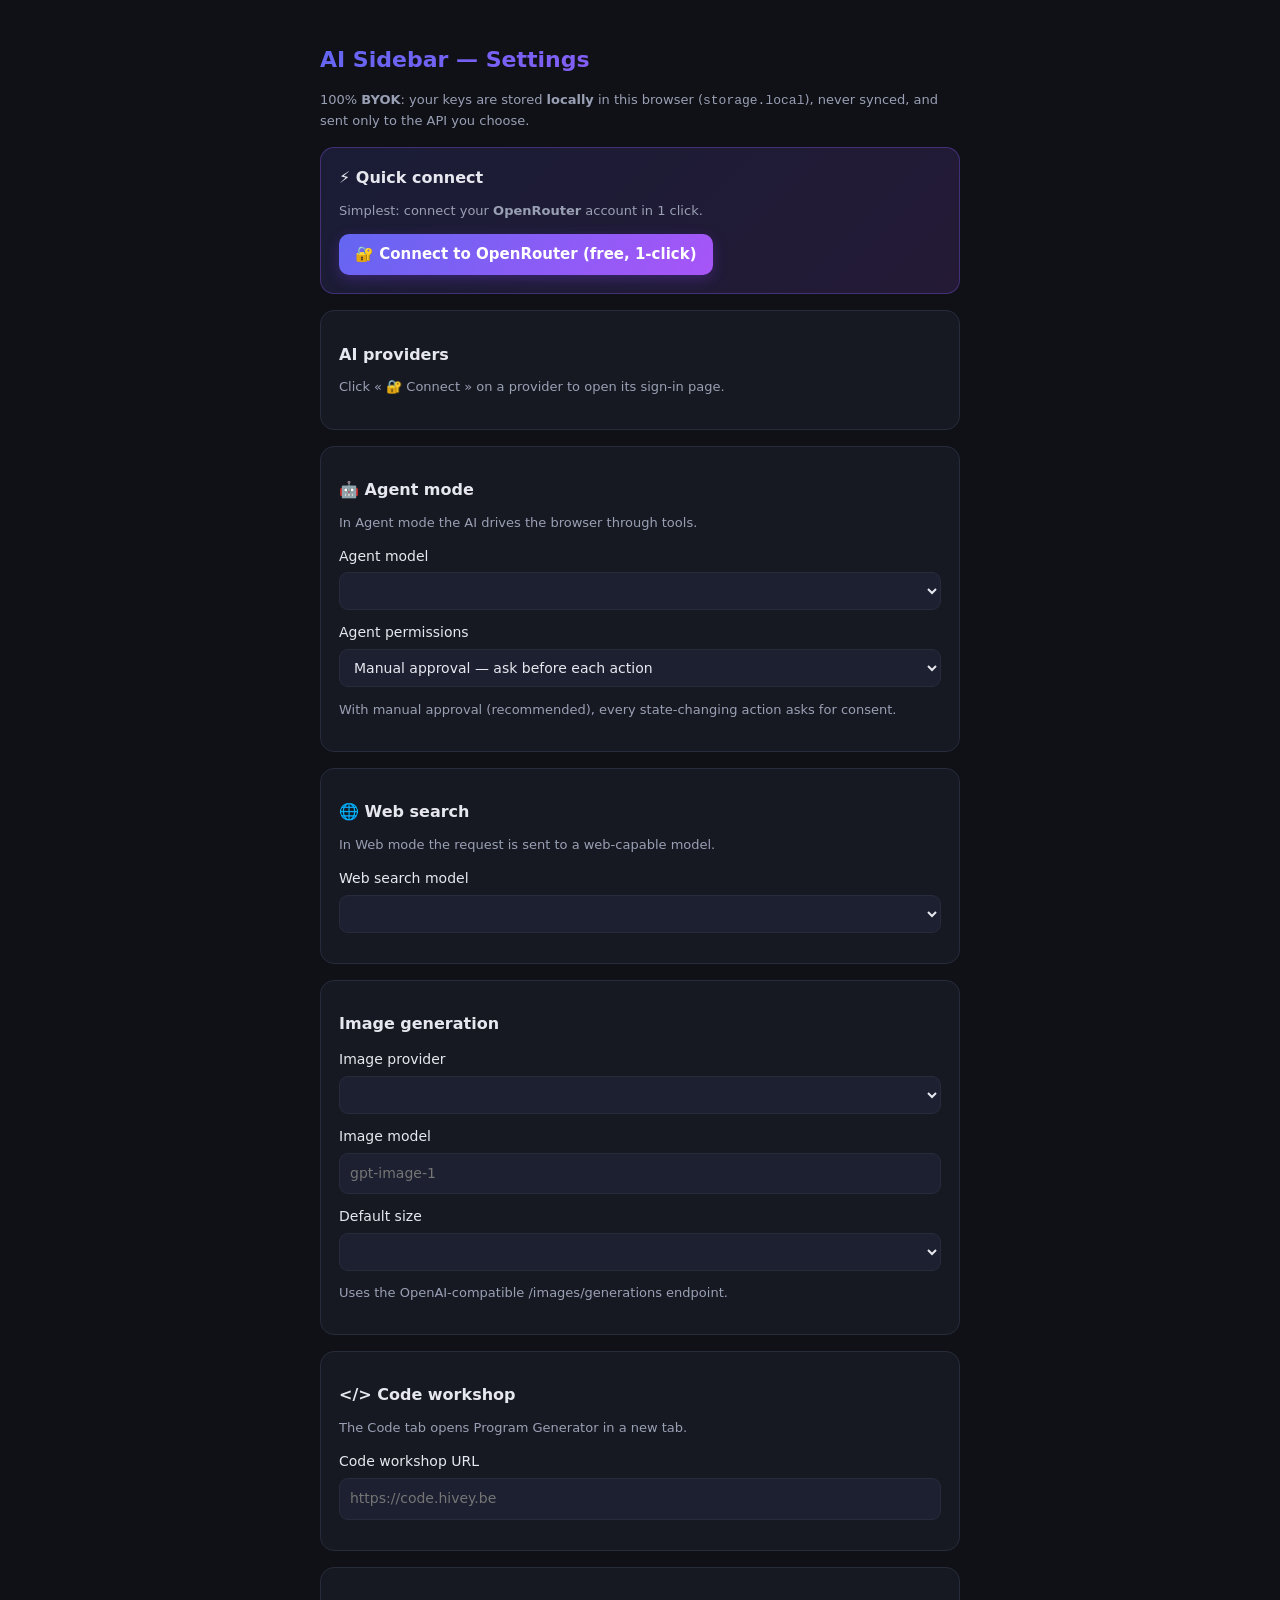
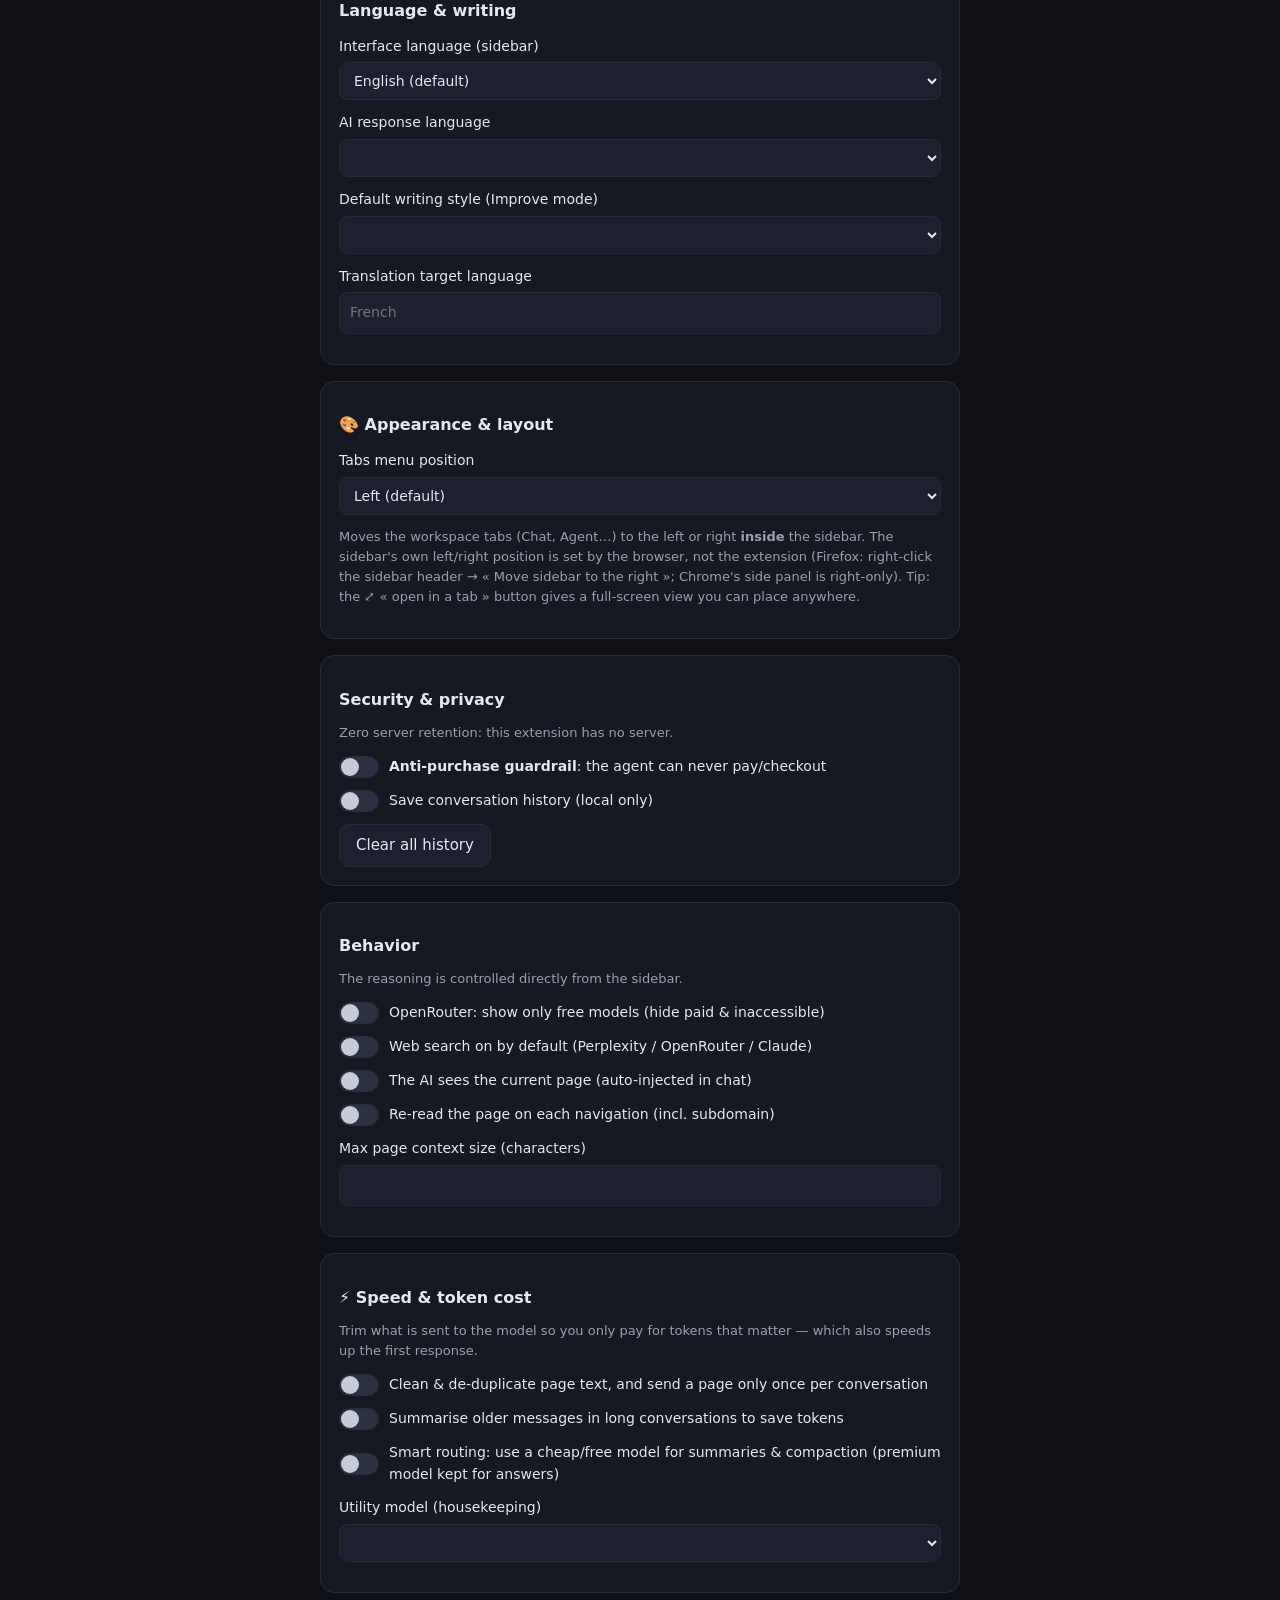
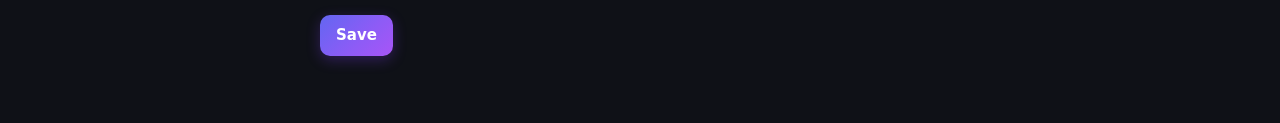
==== commit 7f1f5808: "v1.22.0 — efficiency, capture tool, model persistence; remove webmail; gear fix Sidebar: - Token/spe" ====
--- a/src/options/options.html
+++ b/src/options/options.html
@@ -7,6 +7,8 @@
     <title data-i18n="opt.title">AI Sidebar — Settings</title>
   </head>
   <body>
+    <!-- Quick navigation: vertical jump pins to each settings section (built in options.js). -->
+    <nav id="quicknav" class="quicknav" aria-label="Settings sections"></nav>
     <main>
       <h1 data-i18n="opt.title">AI Sidebar — Settings</h1>
       <p class="muted" data-i18n-html="opt.intro">
@@ -14,7 +16,7 @@
         (<code>storage.local</code>), never synced, and sent only to the API you choose.
       </p>
 
-      <section class="quickconnect">
+      <section class="quickconnect" id="sec-quick">
         <h2 style="margin-top:0" data-i18n="opt.quick.h">⚡ Quick connect</h2>
         <p class="muted" data-i18n-html="opt.quick.p">
           Simplest: connect your <b>OpenRouter</b> account in 1 click.
@@ -23,13 +25,15 @@
         <span id="quickStatus" class="muted"></span>
       </section>
 
-      <h2 data-i18n="opt.providers.h">AI providers</h2>
-      <p class="muted" data-i18n-html="opt.providers.p">
-        Click « 🔐 Connect » on a provider to open its sign-in page.
-      </p>
-      <div id="providers"></div>
+      <section id="sec-providers">
+        <h2 data-i18n="opt.providers.h">AI providers</h2>
+        <p class="muted" data-i18n-html="opt.providers.p">
+          Click « 🔐 Connect » on a provider to open its sign-in page.
+        </p>
+        <div id="providers"></div>
+      </section>
 
-      <section>
+      <section id="sec-agent">
         <h2 data-i18n="opt.agent.h">🤖 Agent mode</h2>
         <p class="muted" data-i18n-html="opt.agent.p">
           In Agent mode the AI drives the browser through tools.
@@ -48,7 +52,7 @@
         </p>
       </section>
 
-      <section>
+      <section id="sec-web">
         <h2 data-i18n="opt.web.h">🌐 Web search</h2>
         <p class="muted" data-i18n-html="opt.web.p">
           In Web mode the request is sent to a web-capable model.
@@ -58,7 +62,7 @@
         </label>
       </section>
 
-      <section>
+      <section id="sec-image">
         <h2 data-i18n="opt.img.h">Image generation</h2>
         <label><span data-i18n="opt.img.provider">Image provider</span>
           <select id="imageProvider"></select>
@@ -74,7 +78,7 @@
         </p>
       </section>
 
-      <section>
+      <section id="sec-code">
         <h2 data-i18n-html="opt.code.h">&lt;/&gt; Code workshop</h2>
         <p class="muted" data-i18n-html="opt.code.p">
           The Code tab opens Program Generator in a new tab.
@@ -84,7 +88,7 @@
         </label>
       </section>
 
-      <section>
+      <section id="sec-lang">
         <h2 data-i18n="opt.lang.h">Language &amp; writing</h2>
         <label><span data-i18n="opt.lang.ui">Interface language (sidebar)</span>
           <select id="uiLang">
@@ -103,18 +107,34 @@
         </label>
       </section>
 
-      <section>
+      <section id="sec-appearance">
+        <h2 data-i18n="opt.layout.h">🎨 Appearance &amp; layout</h2>
+        <label><span data-i18n="opt.layout.rail">Tabs menu position</span>
+          <select id="railSide">
+            <option value="left" data-i18n="opt.layout.left">Left (default)</option>
+            <option value="right" data-i18n="opt.layout.right">Right</option>
+          </select>
+        </label>
+        <p class="muted" data-i18n-html="opt.layout.note">
+          Moves the workspace tabs (Chat, Agent…) to the left or right <b>inside</b> the
+          sidebar. The sidebar's own left/right position is set by the browser, not the
+          extension (Firefox: right-click the sidebar header → « Move sidebar to the
+          right »; Chrome's side panel is right-only). Tip: the ⤢ « open in a tab »
+          button gives a full-screen view you can place anywhere.
+        </p>
+      </section>
+
+      <section id="sec-security">
         <h2 data-i18n="opt.sec.h">Security &amp; privacy</h2>
         <p class="muted" data-i18n-html="opt.sec.p">
           Zero server retention: this extension has no server.
         </p>
         <label class="switch"><input type="checkbox" id="blockPayments" /><span class="track"></span><span class="lbl" data-i18n-html="opt.sec.block"><b>Anti-purchase guardrail</b>: the agent can never pay/checkout</span></label>
-        <label class="switch"><input type="checkbox" id="webmailAssist" /><span class="track"></span><span class="lbl" data-i18n="opt.sec.webmail">« Reply with AI » button on webmails (never auto-sends)</span></label>
         <label class="switch"><input type="checkbox" id="saveHistory" /><span class="track"></span><span class="lbl" data-i18n="opt.sec.save">Save conversation history (local only)</span></label>
         <button id="clearHistoryBtn" class="ghost" data-i18n="opt.sec.clearBtn">Clear all history</button>
       </section>
 
-      <section>
+      <section id="sec-behavior">
         <h2 data-i18n="opt.behavior.h">Behavior</h2>
         <p class="muted" data-i18n-html="opt.behavior.reasoning">
           The reasoning is controlled directly from the sidebar.
@@ -128,6 +148,17 @@
         </label>
       </section>
 
+      <section id="sec-efficiency">
+        <h2 data-i18n="opt.eff.h">⚡ Speed &amp; token cost</h2>
+        <p class="muted" data-i18n="opt.eff.lead">Trim what is sent to the model so you only pay for tokens that matter — which also speeds up the first response.</p>
+        <label class="switch"><input type="checkbox" id="cleanContext" /><span class="track"></span><span class="lbl" data-i18n="opt.eff.clean">Clean &amp; de-duplicate page text, and send a page only once per conversation</span></label>
+        <label class="switch"><input type="checkbox" id="compressHistory" /><span class="track"></span><span class="lbl" data-i18n="opt.eff.compress">Summarise older messages in long conversations to save tokens</span></label>
+        <label class="switch"><input type="checkbox" id="smartRouting" /><span class="track"></span><span class="lbl" data-i18n="opt.eff.routing">Smart routing: use a cheap/free model for summaries &amp; compaction (premium model kept for answers)</span></label>
+        <label><span data-i18n="opt.eff.utility">Utility model (housekeeping)</span>
+          <select id="utilityModel"></select>
+        </label>
+      </section>
+
       <div class="actions">
         <button id="save" class="grad" data-i18n="opt.save">Save</button>
         <span id="status" class="muted"></span>
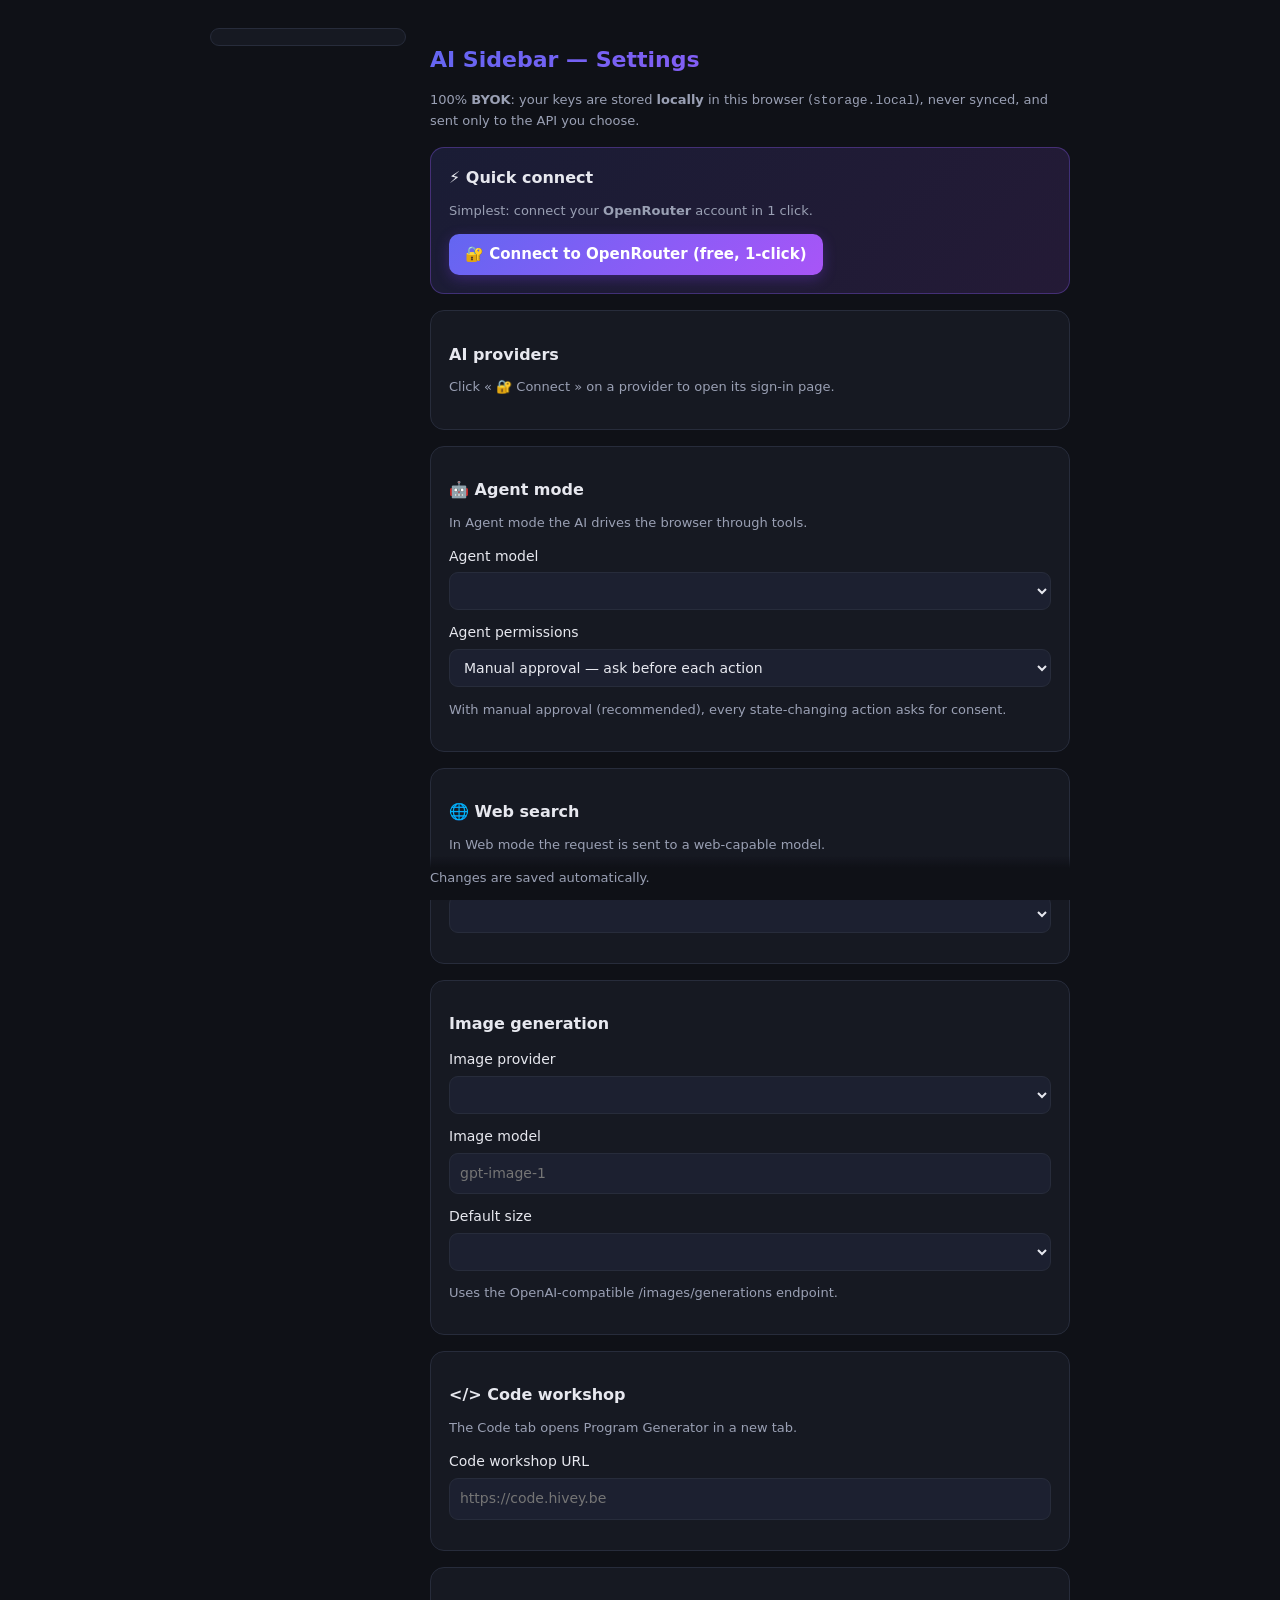
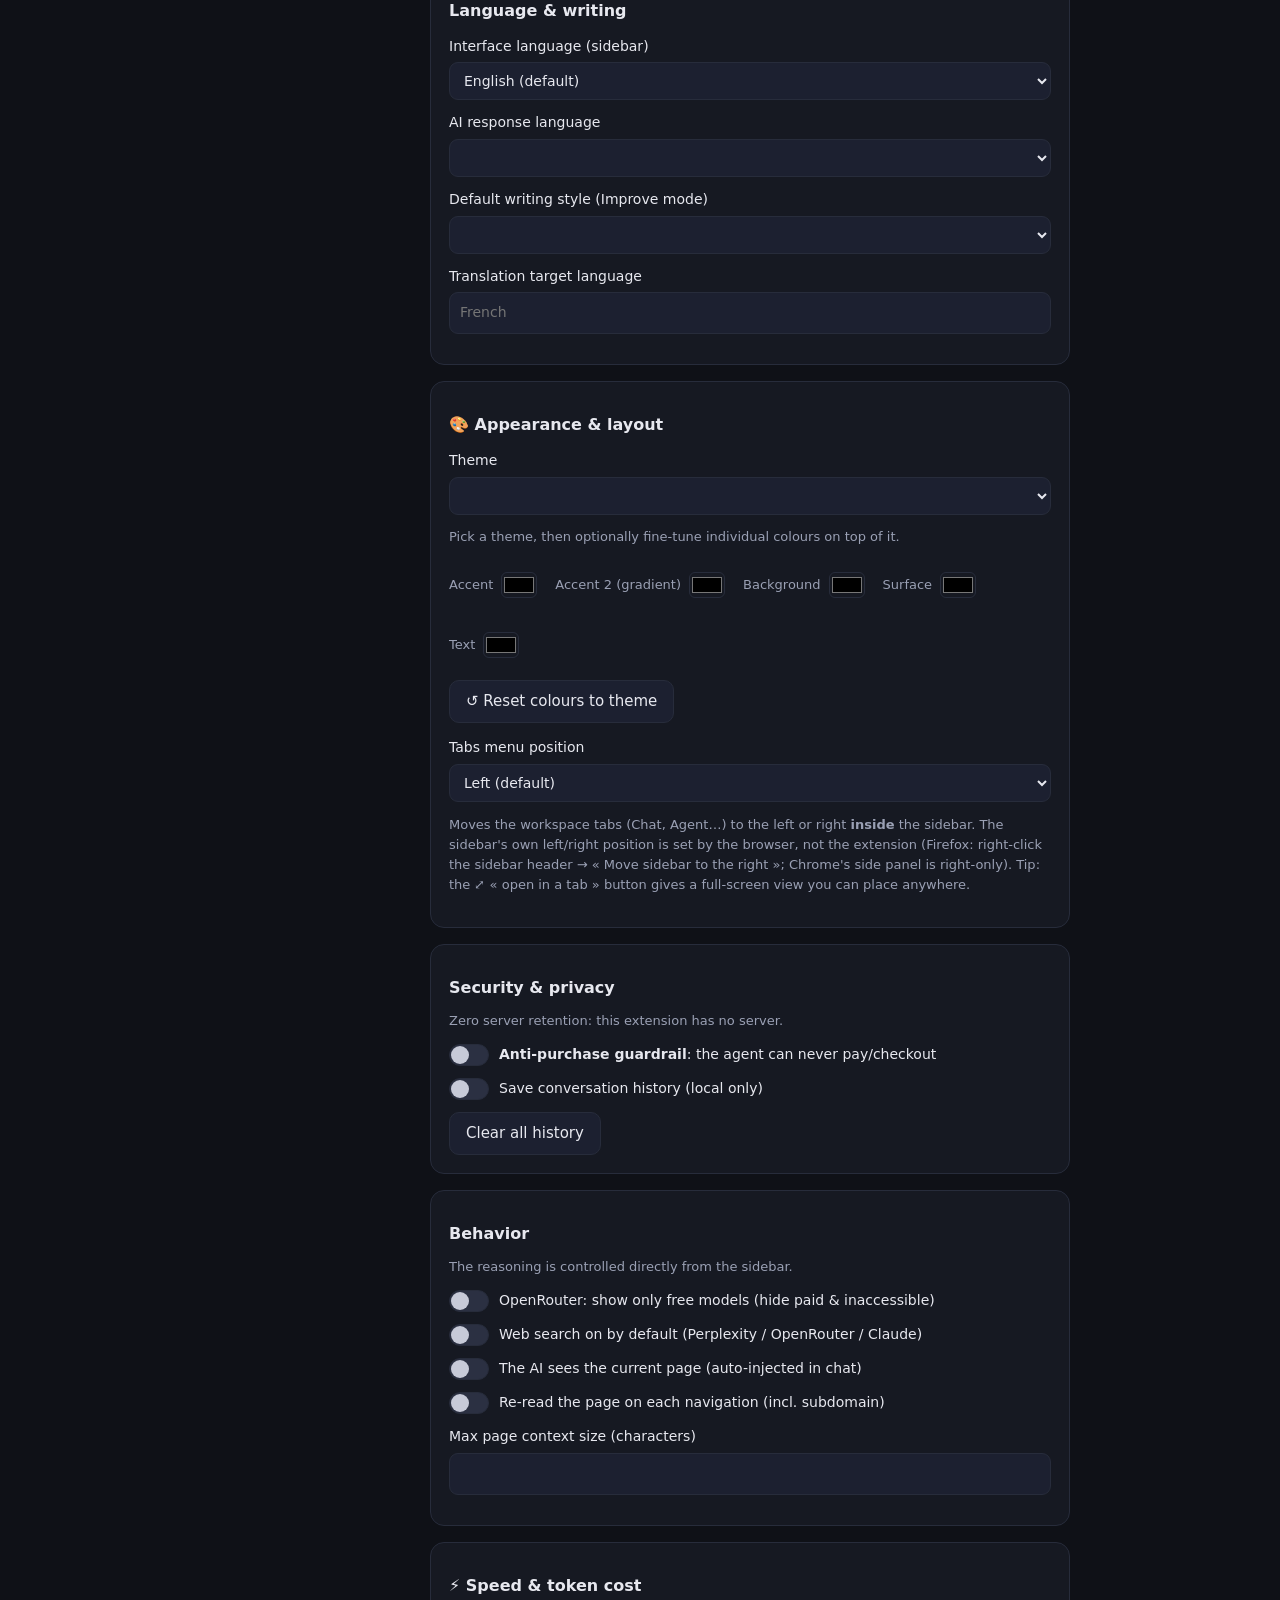
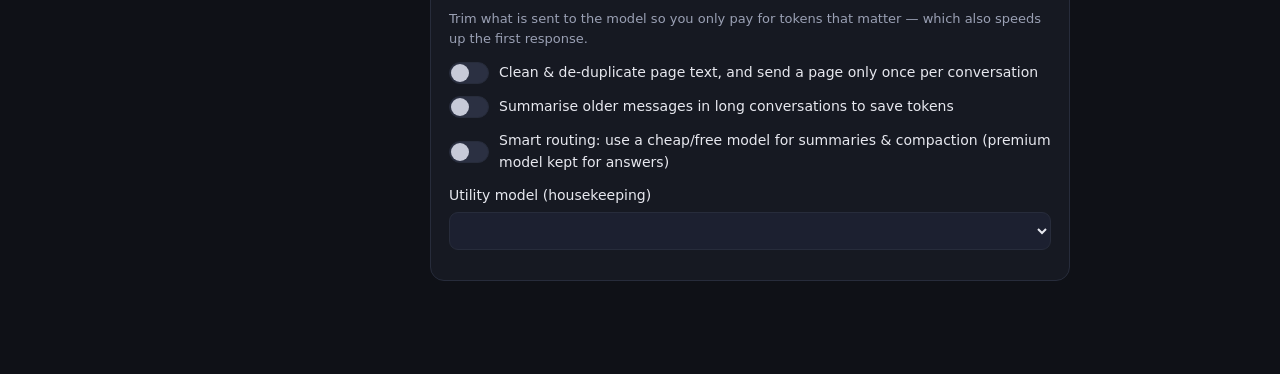
==== commit 6043081e: "v1.22.2 — themes, multilingual UI, agent guardrails, glow, composer redesign UI/UX: - Multiple colou" ====
--- a/src/options/options.html
+++ b/src/options/options.html
@@ -94,6 +94,10 @@
           <select id="uiLang">
             <option value="en" data-i18n="opt.uiEn">English (default)</option>
             <option value="fr" data-i18n="opt.uiFr">French</option>
+            <option value="es">Español</option>
+            <option value="de">Deutsch</option>
+            <option value="it">Italiano</option>
+            <option value="pt">Português</option>
           </select>
         </label>
         <label><span data-i18n="opt.lang.resp">AI response language</span>
@@ -109,7 +113,19 @@
 
       <section id="sec-appearance">
         <h2 data-i18n="opt.layout.h">🎨 Appearance &amp; layout</h2>
-        <label><span data-i18n="opt.layout.rail">Tabs menu position</span>
+        <label><span data-i18n="opt.theme.label">Theme</span>
+          <select id="theme"></select>
+        </label>
+        <p class="muted" data-i18n="opt.theme.note">Pick a theme, then optionally fine-tune individual colours on top of it.</p>
+        <div class="theme-colors">
+          <label class="colpick"><span data-i18n="opt.theme.accent">Accent</span><input type="color" id="col_accent" /></label>
+          <label class="colpick"><span data-i18n="opt.theme.accent2">Accent 2 (gradient)</span><input type="color" id="col_accent2" /></label>
+          <label class="colpick"><span data-i18n="opt.theme.bg">Background</span><input type="color" id="col_bg" /></label>
+          <label class="colpick"><span data-i18n="opt.theme.panel">Surface</span><input type="color" id="col_panel" /></label>
+          <label class="colpick"><span data-i18n="opt.theme.text">Text</span><input type="color" id="col_text" /></label>
+        </div>
+        <button id="themeReset" class="ghost" data-i18n="opt.theme.reset">↺ Reset colours to theme</button>
+        <label style="margin-top:14px"><span data-i18n="opt.layout.rail">Tabs menu position</span>
           <select id="railSide">
             <option value="left" data-i18n="opt.layout.left">Left (default)</option>
             <option value="right" data-i18n="opt.layout.right">Right</option>
@@ -160,7 +176,7 @@
       </section>
 
       <div class="actions">
-        <button id="save" class="grad" data-i18n="opt.save">Save</button>
+        <span class="muted" data-i18n="opt.autosaveNote">Changes are saved automatically.</span>
         <span id="status" class="muted"></span>
       </div>
     </main>
--- a/src/options/options.css
+++ b/src/options/options.css
@@ -12,8 +12,9 @@
 body {
   font: 15px/1.55 system-ui, sans-serif; background: var(--bg); color: var(--text);
   margin: 0; padding: 28px 18px;
+  display: flex; gap: 24px; align-items: flex-start; justify-content: center;
 }
-main { max-width: 640px; margin: 0 auto; }
+main { flex: 0 1 640px; min-width: 0; }
 h1 {
   font-size: 22px;
   background: var(--grad); -webkit-background-clip: text; background-clip: text; -webkit-text-fill-color: transparent;
@@ -30,7 +31,13 @@
 input:focus, select:focus { outline: none; border-color: var(--accent); }
 .muted { color: var(--muted); font-size: 13px; }
 .muted a { color: var(--accent); }
-.actions { display: flex; align-items: center; gap: 12px; margin: 22px 0 40px; }
+/* Sticky save bar: always visible at the bottom so you never have to scroll to it
+   (settings also auto-save on change). */
+.actions {
+  display: flex; align-items: center; gap: 12px; margin: 22px 0 0;
+  position: sticky; bottom: 0; z-index: 5;
+  padding: 12px 0; background: linear-gradient(to top, var(--bg) 72%, transparent);
+}
 
 /* Buttons */
 button { font: inherit; cursor: pointer; border-radius: 10px; padding: 9px 16px; border: 1px solid var(--border); }
@@ -64,6 +71,8 @@
 .badge.free { color: #c4b5fd; border-color: #8b5cf666; background: #1e1b33; }
 button.small { padding: 7px 12px; font-size: 13px; }
 button.connect { width: 100%; margin: 6px 0 2px; }
+button.connect.connected { color: #7ee787; border: 1px solid #2ea04366; background: #13351f; }
+button.connect.connected:hover { border-color: #3fb950; }
 
 /* Group titles + denser, more legible provider cards */
 .group-title {
@@ -83,3 +92,43 @@
   border: 1px solid #8b5cf655;
 }
 .quickconnect #quickStatus { margin-left: 12px; }
+
+/* ----- Quick navigation (vertical jump pins) ----- */
+.quicknav {
+  position: sticky; top: 28px; flex: 0 0 auto; width: 196px;
+  display: flex; flex-direction: column; gap: 4px;
+  max-height: calc(100vh - 56px); overflow-y: auto;
+  padding: 8px; border: 1px solid var(--border); border-radius: 12px;
+  background: var(--panel);
+}
+.qn-label {
+  color: var(--muted); font-size: 11px; text-transform: uppercase;
+  letter-spacing: .04em; padding: 2px 8px 6px;
+}
+.qn-pin {
+  display: block; font-size: 13px; color: var(--text); text-decoration: none;
+  padding: 7px 10px; border: 1px solid transparent; border-radius: 9px;
+  background: transparent; white-space: nowrap; overflow: hidden; text-overflow: ellipsis;
+  transition: 0.15s;
+}
+.qn-pin:hover { background: var(--panel-2); border-color: var(--border); }
+.qn-pin.active { background: var(--grad); border-color: transparent; color: #fff; }
+main > section[id], section[id] { scroll-margin-top: 20px; }
+
+/* Narrow window: stack the nav horizontally on top. */
+@media (max-width: 760px) {
+  body { flex-direction: column; align-items: stretch; }
+  .quicknav {
+    position: sticky; top: 0; z-index: 20; width: auto; flex-direction: row;
+    flex-wrap: wrap; max-height: none; border-radius: 10px;
+  }
+  .qn-label { display: none; }
+}
+
+/* Theme custom-colour pickers */
+.theme-colors { display: flex; flex-wrap: wrap; gap: 10px 18px; margin: 8px 0 10px; }
+.colpick { display: inline-flex; align-items: center; gap: 8px; font-size: 13px; color: var(--muted); }
+.colpick input[type="color"] { width: 36px; height: 26px; padding: 0; border: 1px solid var(--border); border-radius: 6px; background: none; cursor: pointer; }
+.eyedrop { margin-left: 4px; width: 30px; height: 28px; padding: 0; border: 1px solid var(--border); background: var(--panel-2); border-radius: 6px; cursor: pointer; display: inline-flex; align-items: center; justify-content: center; color: var(--text); }
+.eyedrop svg { display: block; }
+.eyedrop:hover { border-color: var(--accent); color: var(--accent); }
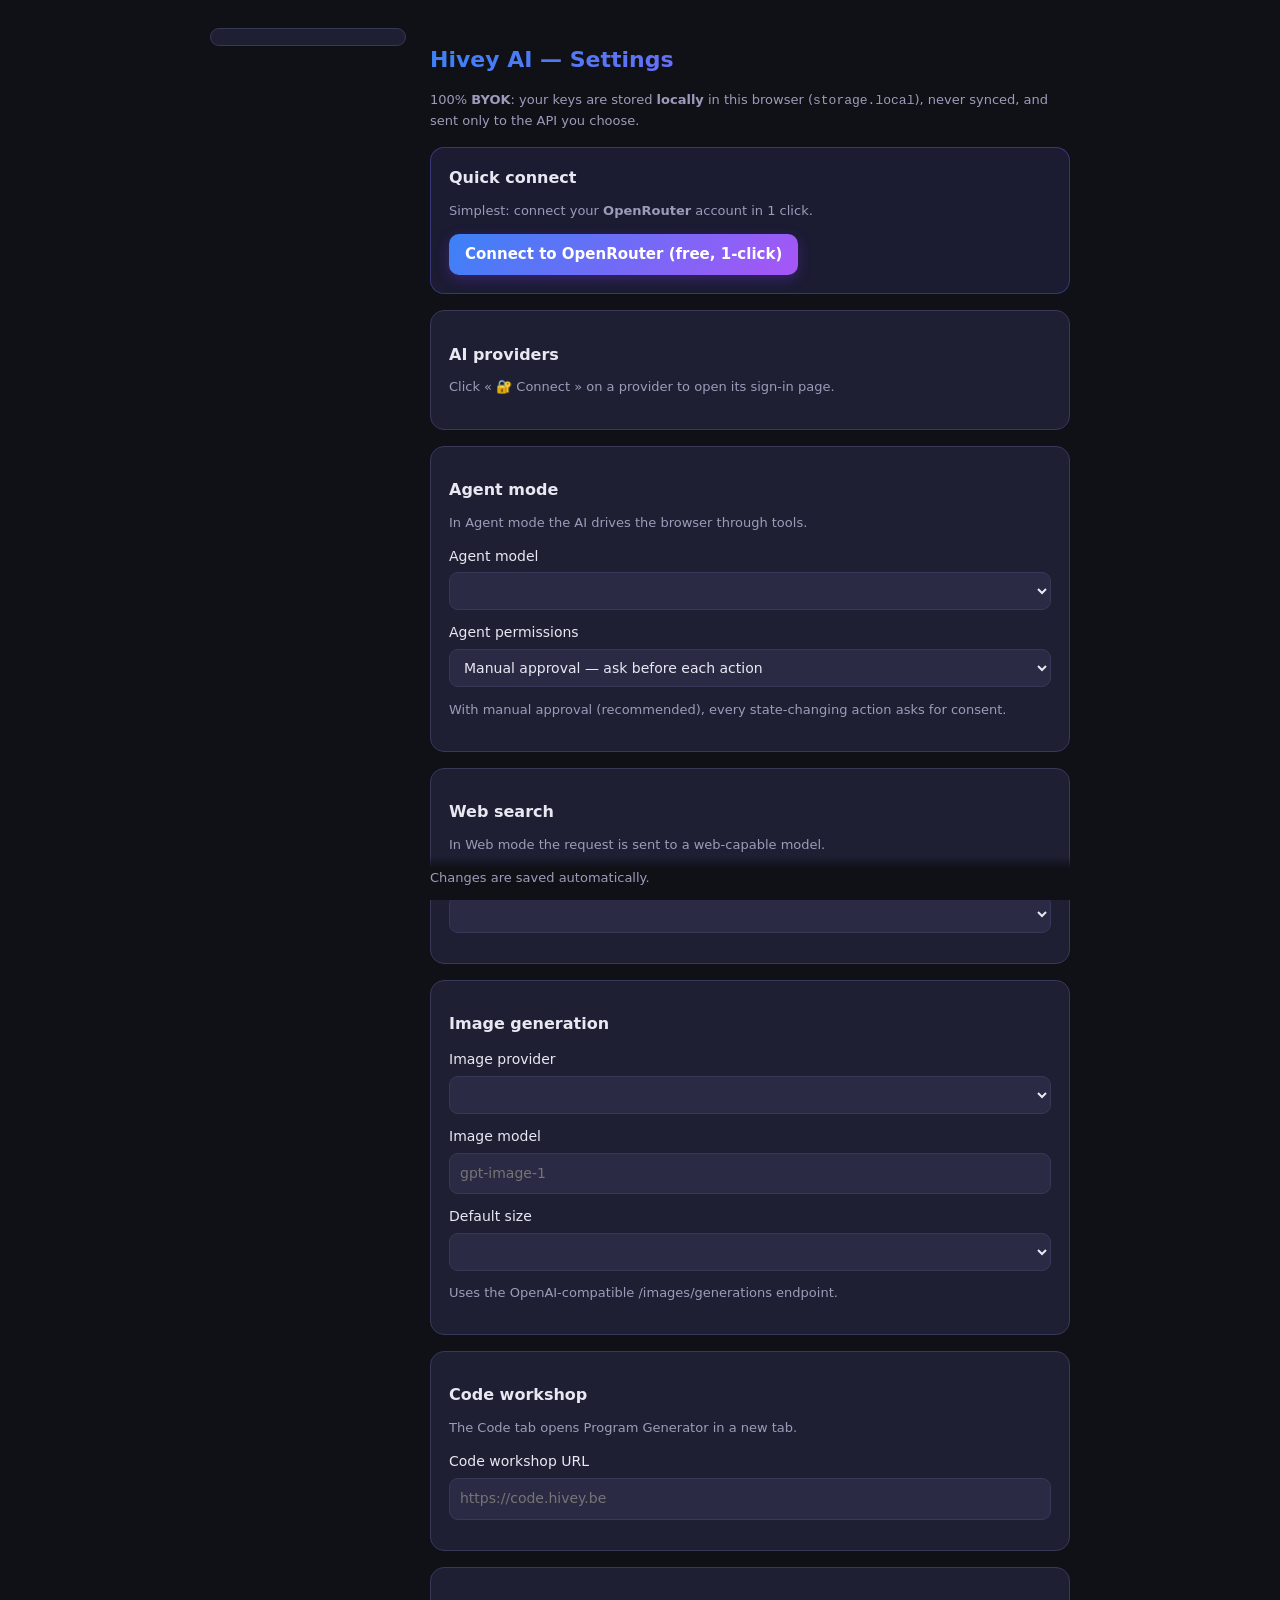
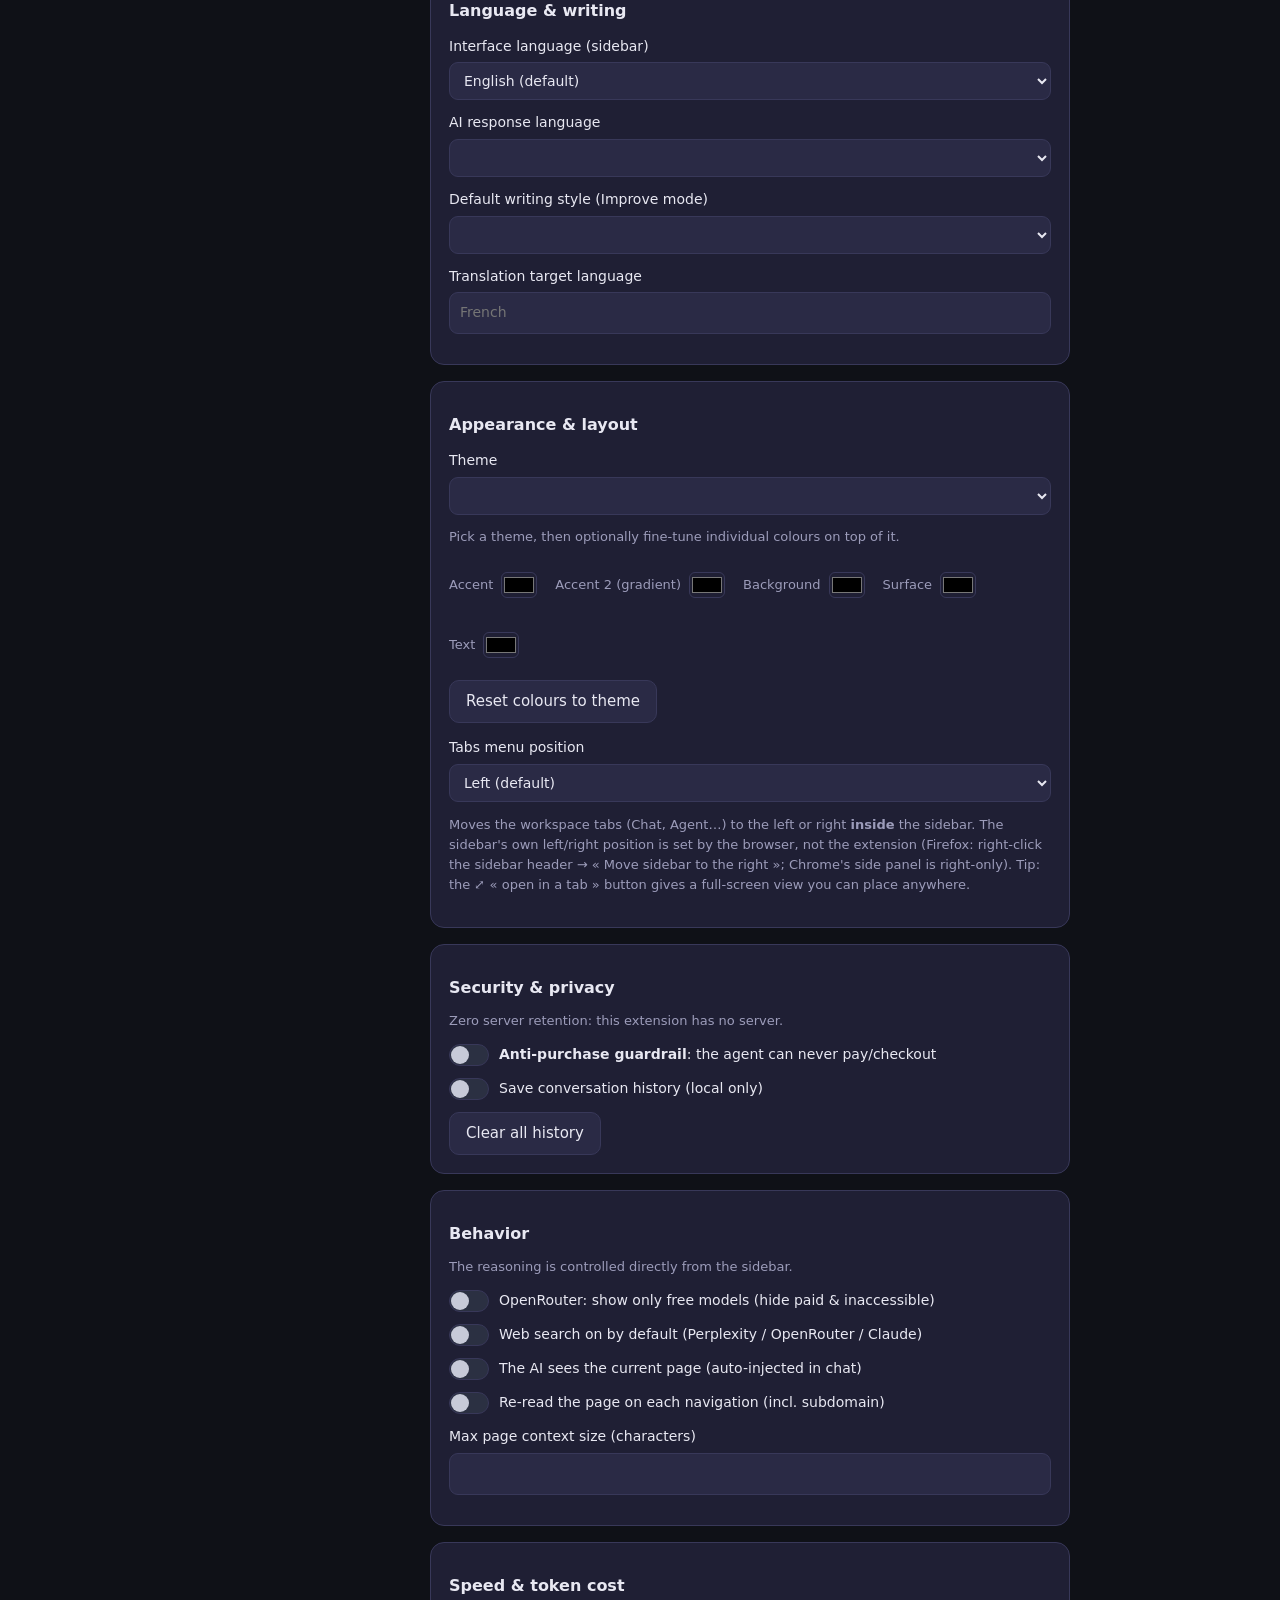
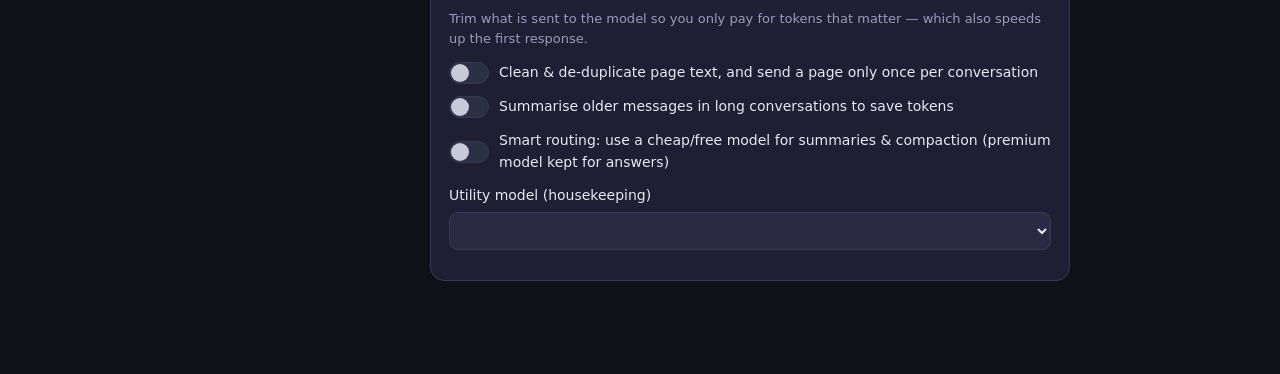
==== commit e4b0a0c3: "v1.25.1 — apply the redesign to the Settings page - Quick-nav (the rail's analog): replace the per-s" ====
--- a/src/options/options.html
+++ b/src/options/options.html
@@ -4,24 +4,24 @@
     <meta charset="utf-8" />
     <meta name="viewport" content="width=device-width, initial-scale=1" />
     <link rel="stylesheet" href="options.css" />
-    <title data-i18n="opt.title">AI Sidebar — Settings</title>
+    <title data-i18n="opt.title">Hivey AI — Settings</title>
   </head>
   <body>
     <!-- Quick navigation: vertical jump pins to each settings section (built in options.js). -->
     <nav id="quicknav" class="quicknav" aria-label="Settings sections"></nav>
     <main>
-      <h1 data-i18n="opt.title">AI Sidebar — Settings</h1>
+      <h1 data-i18n="opt.title">Hivey AI — Settings</h1>
       <p class="muted" data-i18n-html="opt.intro">
         100% <b>BYOK</b>: your keys are stored <b>locally</b> in this browser
         (<code>storage.local</code>), never synced, and sent only to the API you choose.
       </p>
 
       <section class="quickconnect" id="sec-quick">
-        <h2 style="margin-top:0" data-i18n="opt.quick.h">⚡ Quick connect</h2>
+        <h2 style="margin-top:0" data-i18n="opt.quick.h">Quick connect</h2>
         <p class="muted" data-i18n-html="opt.quick.p">
           Simplest: connect your <b>OpenRouter</b> account in 1 click.
         </p>
-        <button id="quickConnect" class="grad" data-i18n="opt.quick.btn">🔐 Connect to OpenRouter (free, 1-click)</button>
+        <button id="quickConnect" class="grad" data-i18n="opt.quick.btn">Connect to OpenRouter (free, 1-click)</button>
         <span id="quickStatus" class="muted"></span>
       </section>
 
@@ -34,7 +34,7 @@
       </section>
 
       <section id="sec-agent">
-        <h2 data-i18n="opt.agent.h">🤖 Agent mode</h2>
+        <h2 data-i18n="opt.agent.h">Agent mode</h2>
         <p class="muted" data-i18n-html="opt.agent.p">
           In Agent mode the AI drives the browser through tools.
         </p>
@@ -53,7 +53,7 @@
       </section>
 
       <section id="sec-web">
-        <h2 data-i18n="opt.web.h">🌐 Web search</h2>
+        <h2 data-i18n="opt.web.h">Web search</h2>
         <p class="muted" data-i18n-html="opt.web.p">
           In Web mode the request is sent to a web-capable model.
         </p>
@@ -79,7 +79,7 @@
       </section>
 
       <section id="sec-code">
-        <h2 data-i18n-html="opt.code.h">&lt;/&gt; Code workshop</h2>
+        <h2 data-i18n-html="opt.code.h">Code workshop</h2>
         <p class="muted" data-i18n-html="opt.code.p">
           The Code tab opens Program Generator in a new tab.
         </p>
@@ -112,7 +112,7 @@
       </section>
 
       <section id="sec-appearance">
-        <h2 data-i18n="opt.layout.h">🎨 Appearance &amp; layout</h2>
+        <h2 data-i18n="opt.layout.h">Appearance &amp; layout</h2>
         <label><span data-i18n="opt.theme.label">Theme</span>
           <select id="theme"></select>
         </label>
@@ -124,7 +124,7 @@
           <label class="colpick"><span data-i18n="opt.theme.panel">Surface</span><input type="color" id="col_panel" /></label>
           <label class="colpick"><span data-i18n="opt.theme.text">Text</span><input type="color" id="col_text" /></label>
         </div>
-        <button id="themeReset" class="ghost" data-i18n="opt.theme.reset">↺ Reset colours to theme</button>
+        <button id="themeReset" class="ghost" data-i18n="opt.theme.reset">Reset colours to theme</button>
         <label style="margin-top:14px"><span data-i18n="opt.layout.rail">Tabs menu position</span>
           <select id="railSide">
             <option value="left" data-i18n="opt.layout.left">Left (default)</option>
@@ -165,7 +165,7 @@
       </section>
 
       <section id="sec-efficiency">
-        <h2 data-i18n="opt.eff.h">⚡ Speed &amp; token cost</h2>
+        <h2 data-i18n="opt.eff.h">Speed &amp; token cost</h2>
         <p class="muted" data-i18n="opt.eff.lead">Trim what is sent to the model so you only pay for tokens that matter — which also speeds up the first response.</p>
         <label class="switch"><input type="checkbox" id="cleanContext" /><span class="track"></span><span class="lbl" data-i18n="opt.eff.clean">Clean &amp; de-duplicate page text, and send a page only once per conversation</span></label>
         <label class="switch"><input type="checkbox" id="compressHistory" /><span class="track"></span><span class="lbl" data-i18n="opt.eff.compress">Summarise older messages in long conversations to save tokens</span></label>
--- a/src/options/options.css
+++ b/src/options/options.css
@@ -1,12 +1,12 @@
 :root {
   --bg: #0f1117;
-  --panel: #161922;
-  --panel-2: #1c2030;
-  --border: #272c3b;
-  --text: #e7e8ef;
-  --muted: #9aa0b4;
-  --accent: #8b5cf6;
-  --grad: linear-gradient(135deg, #6366f1 0%, #8b5cf6 55%, #a855f7 100%);
+  --panel: #1f1f34;
+  --panel-2: #2a2a45;
+  --border: #383859;
+  --text: #e8e8f2;
+  --muted: #9c9cba;
+  --accent: #716bf6;
+  --grad: linear-gradient(135deg, #3b82f6 0%, #716bf6 50%, #a855f7 100%);
 }
 * { box-sizing: border-box; }
 body {
@@ -68,7 +68,7 @@
 .badge { font-size: 11px; padding: 2px 9px; border-radius: 999px; border: 1px solid var(--border); white-space: nowrap; }
 .badge.ok { color: #7ee787; border-color: #2ea04366; background: #13351f; }
 .badge.off { color: var(--muted); }
-.badge.free { color: #c4b5fd; border-color: #8b5cf666; background: #1e1b33; }
+.badge.free { color: var(--accent); border-color: color-mix(in srgb, var(--accent) 45%, transparent); background: color-mix(in srgb, var(--accent) 14%, transparent); }
 button.small { padding: 7px 12px; font-size: 13px; }
 button.connect { width: 100%; margin: 6px 0 2px; }
 button.connect.connected { color: #7ee787; border: 1px solid #2ea04366; background: #13351f; }
@@ -88,8 +88,8 @@
 
 /* Quick-connect highlight box */
 .quickconnect {
-  background: linear-gradient(135deg, rgba(99,102,241,0.14), rgba(168,85,247,0.14));
-  border: 1px solid #8b5cf655;
+  background: color-mix(in srgb, var(--accent) 12%, transparent);
+  border: 1px solid color-mix(in srgb, var(--accent) 35%, transparent);
 }
 .quickconnect #quickStatus { margin-left: 12px; }
 
@@ -106,13 +106,21 @@
   letter-spacing: .04em; padding: 2px 8px 6px;
 }
 .qn-pin {
-  display: block; font-size: 13px; color: var(--text); text-decoration: none;
-  padding: 7px 10px; border: 1px solid transparent; border-radius: 9px;
-  background: transparent; white-space: nowrap; overflow: hidden; text-overflow: ellipsis;
-  transition: 0.15s;
+  position: relative; display: flex; align-items: center; gap: 9px; font-size: 13px;
+  color: #6b7280; text-decoration: none;
+  padding: 8px 10px; border: 0; border-radius: 9px;
+  background: transparent; transition: 0.15s;
 }
-.qn-pin:hover { background: var(--panel-2); border-color: var(--border); }
-.qn-pin.active { background: var(--grad); border-color: transparent; color: #fff; }
+.qn-ic { flex: 0 0 16px; display: inline-flex; align-items: center; justify-content: center; }
+.qn-ic svg { width: 16px; height: 16px; fill: none; stroke: currentColor; stroke-width: 2; stroke-linecap: round; stroke-linejoin: round; }
+.qn-text { flex: 1 1 auto; min-width: 0; white-space: nowrap; overflow: hidden; text-overflow: ellipsis; }
+.qn-pin:hover { background: var(--panel-2); color: var(--text); }
+/* Active: subtle raised surface + a 3px accent bar on the inner edge (no violet fill). */
+.qn-pin.active { background: var(--panel-2); color: var(--text); }
+.qn-pin.active::before {
+  content: ""; position: absolute; left: 0; top: 7px; bottom: 7px; width: 3px;
+  border-radius: 0 3px 3px 0; background: var(--accent);
+}
 main > section[id], section[id] { scroll-margin-top: 20px; }
 
 /* Narrow window: stack the nav horizontally on top. */
